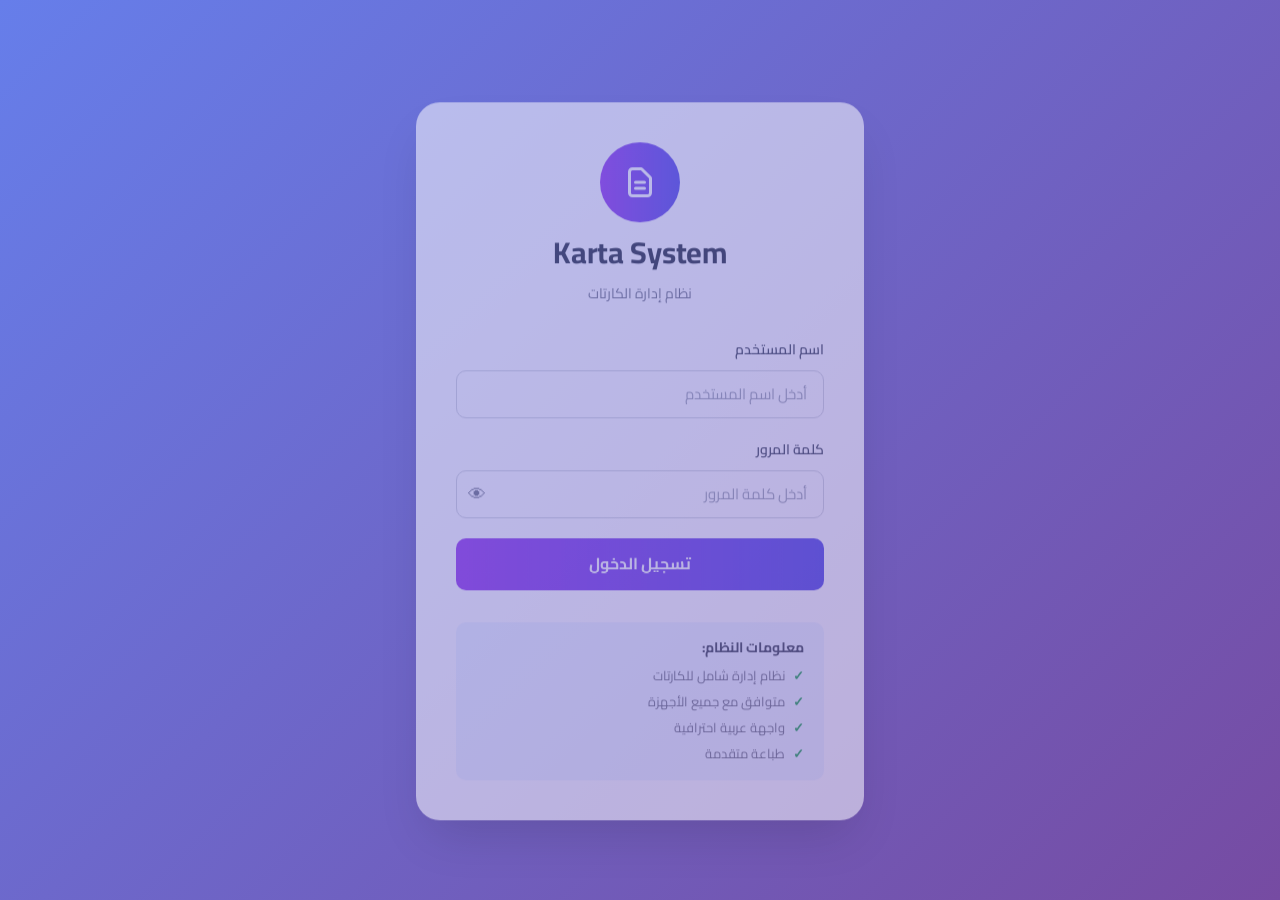
==== karta/index.html @ 869bacdb "Initial project import" ====
<!DOCTYPE html>
<html lang="ar" dir="rtl">
<head>
  <meta charset="UTF-8" />
  <meta name="viewport" content="width=device-width, initial-scale=1.0" />
  <meta name="session-username" content="" />
  <title>النظام المالي</title>
  <meta name="description" content="النظام المالي - لوحة تحكم المراجعة النقدية" />
  <link rel="stylesheet" href="cairo-font.css" />
  <link rel="stylesheet" href="tailwind.css" />
  <link rel="stylesheet" href="styles.css" />
</head>
<body>
  <header class="header app-top">
    <div class="header__inner py-4 px-4">
      <div class="header__brand">
        <button id="sidebarToggle" type="button" class="header__menu-toggle" aria-label="فتح أو غلق القائمة" title="فتح أو غلق القائمة">
          <svg width="22" height="22" viewBox="0 0 24 24" fill="none" stroke="currentColor" stroke-width="2" stroke-linecap="round" stroke-linejoin="round" aria-hidden="true">
            <path d="M4 6h16"></path>
            <path d="M4 12h16"></path>
            <path d="M4 18h16"></path>
          </svg>
        </button>
        <div class="header__logo" aria-hidden="true">
          <svg fill="none" stroke="currentColor" viewBox="0 0 24 24" width="22" height="22">
            <path stroke-linecap="round" stroke-linejoin="round" stroke-width="2" d="M9 14l2 2 4-4m3-4V7a2 2 0 00-2-2h-4L9 5H5a2 2 0 00-2 2v12a2 2 0 002 2h14a2 2 0 002-2v-9l-8-8z"/>
          </svg>
        </div>
        <div>
          <h1 class="header__title text-lg mb-0">النظام المالي</h1>
          <p class="header__subtitle mb-0">لوحة تحكم المراجعة النقدية</p>
        </div>
      </div>
      <div class="header__actions gap-3">
        <button id="mysqlBackupBtn" type="button" class="btn btn-success btn-sm" title="تحميل نسخة احتياطية من قاعدة البيانات">
          💾 نسخة احتياطية
        </button>
        <button id="mysqlRestoreBtn" type="button" class="btn btn-warning btn-sm" title="استعادة نسخة احتياطية">
          📥 استعادة
        </button>
        <button id="logoutBtn" type="button" class="btn btn-secondary btn-sm">
          Logout
        </button>
      </div>
    </div>
  </header>

  <div class="body-wrapper">
    <div id="sidebar" class="sidebar sidebar-shell" role="navigation">
      <div class="sidebar__nav">
        <p class="sidebar-brand">التنقل</p>
        <button type="button" data-page="homePage" class="sidebar-link active" style="margin-top: 2rem;" data-tooltip="الرئيسية" aria-label="الرئيسية">
          <svg width="20" height="20" fill="none" stroke="currentColor" viewBox="0 0 24 24"><path stroke-linecap="round" stroke-linejoin="round" stroke-width="2" d="M3 12l2-2m0 0l7-7 7 7M5 10v10a1 1 0 001 1h3m10-11l2 2m-2-2v10a1 1 0 01-1 1h-3m-4 0a1 1 0 01-1-1v-4a1 1 0 011-1h2a1 1 0 011 1v4a1 1 0 01-1 1h-2z"/></svg>
          <span class="sidebar-link__label">الرئيسية</span>
        </button>
        <button type="button" data-page="dashboardPage" class="sidebar-link" data-tooltip="لوحة التحكم" aria-label="لوحة التحكم">
          <svg width="20" height="20" fill="none" stroke="currentColor" viewBox="0 0 24 24" stroke-width="2">
            <path stroke-linecap="round" stroke-linejoin="round" d="M4 5a1 1 0 011-1h14a1 1 0 011 1v2a1 1 0 01-1 1H5a1 1 0 01-1-1V5zM4 13a1 1 0 011-1h6a1 1 0 011 1v6a1 1 0 01-1 1H5a1 1 0 01-1-1v-6zM16 13a1 1 0 011-1h2a1 1 0 011 1v6a1 1 0 01-1 1h-2a1 1 0 01-1-1v-6z" />
          </svg>
          <span class="sidebar-link__label">لوحة التحكم</span>
        </button>
        <button type="button" data-page="receipt" class="sidebar-link" style="margin-top: 0.5rem;" data-tooltip="نموذج الصرف" aria-label="نموذج الصرف">
          <svg width="20" height="20" fill="none" stroke="currentColor" viewBox="0 0 24 24"><path stroke-linecap="round" stroke-linejoin="round" stroke-width="2" d="M9 12h6m-6 4h6m2 5H7a2 2 0 01-2-2V5a2 2 0 012-2h5.586a1 1 0 01.707.293l5.414 5.414a1 1 0 01.293.707V19a2 2 0 01-2 2z"/></svg>
          <span class="sidebar-link__label">نموذج الصرف</span>
        </button>
        <button type="button" data-page="bolsaPage" class="sidebar-link" data-tooltip="تفريغ البوالص" aria-label="تفريغ البوالص">
          <svg width="20" height="20" fill="none" stroke="currentColor" viewBox="0 0 24 24"><path stroke-linecap="round" stroke-linejoin="round" stroke-width="2" d="M20 7l-8-4-8 4m16 0l-8 4m8-4v10l-8 4m0-10L4 7m8 4v10M4 7v10l8 4"/></svg>
          <span class="sidebar-link__label">تفريغ البوالص</span>
        </button>
        <button type="button" data-page="allBolsas" class="sidebar-link" data-tooltip="جميع البوالص" aria-label="جميع البوالص">
          <svg width="20" height="20" fill="none" stroke="currentColor" viewBox="0 0 24 24"><path stroke-linecap="round" stroke-linejoin="round" stroke-width="2" d="M9 5H7a2 2 0 00-2 2v12a2 2 0 002 2h10a2 2 0 002-2V7a2 2 0 00-2-2h-2M9 5a2 2 0 002 2h2a2 2 0 002-2M9 5a2 2 0 012-2h2a2 2 0 012 2m-3 7h3m-3 4h3m-6-4h.01M9 16h.01"/></svg>
          <span class="sidebar-link__label">جميع البوالص</span>
        </button>
        <button type="button" data-page="allReceipts" class="sidebar-link" data-tooltip="جميع النماذج" aria-label="جميع النماذج">
          <svg width="20" height="20" fill="none" stroke="currentColor" viewBox="0 0 24 24"><path stroke-linecap="round" stroke-linejoin="round" stroke-width="2" d="M19 11H5m14 0a2 2 0 012 2v6a2 2 0 01-2 2H5a2 2 0 01-2-2v-6a2 2 0 012-2m14 0V9a2 2 0 00-2-2M5 11V9a2 2 0 012-2m0 0V5a2 2 0 012-2h6a2 2 0 012 2v2M7 7h10"/></svg>
          <span class="sidebar-link__label">جميع النماذج</span>
        </button>
        <button type="button" data-page="ownersPage" class="sidebar-link" data-tooltip="كشف حساب العملاء" aria-label="كشف حساب العملاء">
          <svg width="20" height="20" fill="none" stroke="currentColor" viewBox="0 0 24 24"><path stroke-linecap="round" stroke-linejoin="round" stroke-width="2" d="M17 20h5v-2a3 3 0 00-5.356-1.857M17 20H7m10 0v-2c0-.656-.126-1.283-.356-1.857M7 20H2v-2a3 3 0 015.356-1.857M7 20v-2c0-.656.126-1.283.356-1.857m0 0a5.002 5.002 0 019.288 0M15 7a3 3 0 11-6 0 3 3 0 016 0z"/></svg>
          <span class="sidebar-link__label">كشف حساب العملاء</span>
        </button>
        <button type="button" data-page="treasuryPage" class="sidebar-link" data-tooltip="الخزنة" aria-label="الخزنة">
          <svg width="20" height="20" fill="none" stroke="currentColor" viewBox="0 0 24 24"><path stroke-linecap="round" stroke-linejoin="round" stroke-width="2" d="M17 9V7a2 2 0 00-2-2H5a2 2 0 00-2 2v6a2 2 0 002 2h2m2 4h10a2 2 0 002-2v-6a2 2 0 00-2-2H9a2 2 0 00-2 2v6a2 2 0 002 2zm7-5a2 2 0 11-4 0 2 2 0 014 0z"/></svg>
          <span class="sidebar-link__label">الخزنة</span>
        </button>
        <button type="button" data-page="officesPage" class="sidebar-link" data-tooltip="الشركات" aria-label="الشركات">
          <svg width="20" height="20" fill="none" stroke="currentColor" viewBox="0 0 24 24"><path stroke-linecap="round" stroke-linejoin="round" stroke-width="2" d="M3 21h18M4 10h4v11H4V10zm6-7h4v18h-4V3zm6 4h4v14h-4V7z"/></svg>
          <span class="sidebar-link__label">الشركات</span>
        </button>
        <button type="button" data-page="archivePage" class="sidebar-link" data-tooltip="الأرشيف" aria-label="الأرشيف">
          <svg width="20" height="20" fill="none" stroke="currentColor" viewBox="0 0 24 24"><path stroke-linecap="round" stroke-linejoin="round" stroke-width="2" d="M5 8h14M5 8a2 2 0 110-4h14a2 2 0 110 4M5 8v10a2 2 0 002 2h10a2 2 0 002-2V8m-9 4h4"/></svg>
          <span class="sidebar-link__label">الأرشيف</span>
        </button>
      </div>
      <div class="sidebar__resize-handle" role="separator" aria-label="تغيير حجم الشريط الجانبي" aria-orientation="vertical"></div>
    </div>

    <div id="mainContent" class="shell-main">
    <div id="app" class="main p-4">
      <section id="homePage" class="page hidden"></section>
      <section id="dashboardPage" class="page hidden"></section>
      <div id="receiptPage" class="page hidden"></div>

      <div id="allReceiptsPage" class="page hidden card">
        <div class="p-6 text-right">
          <h2 class="card-title mb-2">جميع النماذج</h2>
          <p class="text-muted text-sm mb-0">يتم عرض صفحة جميع النماذج من خلال مكونات النظام الحالية.</p>
        </div>
      </div>

      <section id="bolsaPage" class="page hidden"></section>
      <section id="allBolsasPage" class="page hidden"></section>

      <section id="ownersPage" class="page hidden">
        <div class="p-6 text-right card">
          <div class="card-header mb-0">
            <h2 class="card-title mb-0">كشف حساب العملاء</h2>
          </div>

          <div class="form-section mt-6">
            <div class="flex flex-wrap gap-3 mb-4 items-end">
              <div class="form-group mb-0 form-field-narrow">
                <label class="label mb-2" for="ownerNameInput">اسم صاحب المركبة</label>
                <input id="ownerNameInput" type="text" placeholder="اسم صاحب المركبة" class="input input-sm" />
              </div>
              <div class="form-group mb-0 form-field-narrow">
                <label class="label mb-2" for="ownerNotesInput">ملاحظات</label>
                <input id="ownerNotesInput" type="text" placeholder="ملاحظات (اختياري)" class="input input-sm" />
              </div>
              <button id="addOwnerBtn" type="button" class="btn btn-primary mb-1">➕ إضافة صاحب مركبة</button>
            </div>
            <div class="form-group mb-0 form-field-search">
              <label class="label mb-2" for="ownerSearchInput">بحث</label>
              <input id="ownerSearchInput" type="text" placeholder="بحث بالاسم" class="input input-sm" />
            </div>
          </div>

          <div class="table-wrapper overflow-x-auto mt-6 mb-6">
            <table class="table">
              <thead>
                <tr>
                  <th>الاسم</th>
                  <th>الرصيد</th>
                  <th>إجراءات</th>
                </tr>
              </thead>
              <tbody id="ownersTable"></tbody>
            </table>
          </div>
        </div>
      </section>

      <section id="ownerDetailsPage" class="page hidden"></section>
      <section id="agentDetailsPage" class="page hidden"></section>
      <section id="treasuryPage" class="page hidden"></section>
      <section id="archivePage" class="page hidden"></section>
      <section id="archiveViewerPage" class="page hidden" style="padding:24px;"></section>
      <section id="officesPage" class="page hidden"></section>
      <section id="officeDetailsPage" class="page hidden"></section>
    </div>
    </div>
  </div>
  <script src="./xlsx.full.min.js"></script>
  <script type="module" src="./app.js?v=20260618"></script>
</body>
</html>
---- karta/cairo-font.css ----
/* ============================================================
   Cairo Font - Self-hosted for offline use
   Weights: 300, 400, 600, 700
   Subsets: arabic, latin
   Source: Google Fonts (fonts.gstatic.com)
   ============================================================ */

/* arabic - weight 300 */
@font-face {
  font-family: 'Cairo';
  font-style: normal;
  font-weight: 300;
  font-display: swap;
  src: url('fonts/cairo-arabic-300.woff2') format('woff2');
  unicode-range: U+0600-06FF, U+0750-077F, U+0870-088E, U+0890-0891,
    U+0898-08E1, U+08E3-08FF, U+200C-200E, U+2010-2011, U+204F, U+2E41,
    U+FB50-FDFF, U+FE70-FE74, U+FE76-FEFC, U+102E0-102FB, U+10E60-10E7E,
    U+10EC2-10EC4, U+10EFC-10EFF, U+1EE00-1EE03, U+1EE05-1EE1F,
    U+1EE21-1EE22, U+1EE24, U+1EE27, U+1EE29-1EE32, U+1EE34-1EE37,
    U+1EE39, U+1EE3B, U+1EE42, U+1EE47, U+1EE49, U+1EE4B,
    U+1EE4D-1EE4F, U+1EE51-1EE52, U+1EE54, U+1EE57, U+1EE59,
    U+1EE5B, U+1EE5D, U+1EE5F, U+1EE61-1EE62, U+1EE64,
    U+1EE67-1EE6A, U+1EE6C-1EE72, U+1EE74-1EE77, U+1EE79-1EE7C,
    U+1EE7E, U+1EE80-1EE89, U+1EE8B-1EE9B, U+1EEA1-1EEA3,
    U+1EEA5-1EEA9, U+1EEAB-1EEBB, U+1EEF0-1EEF1;
}

/* latin - weight 300 */
@font-face {
  font-family: 'Cairo';
  font-style: normal;
  font-weight: 300;
  font-display: swap;
  src: url('fonts/cairo-latin-300.woff2') format('woff2');
  unicode-range: U+0000-00FF, U+0131, U+0152-0153, U+02BB-02BC, U+02C6,
    U+02DA, U+02DC, U+0304, U+0308, U+0329, U+2000-206F, U+20AC,
    U+2122, U+2191, U+2193, U+2212, U+2215, U+FEFF, U+FFFD;
}

/* arabic - weight 400 */
@font-face {
  font-family: 'Cairo';
  font-style: normal;
  font-weight: 400;
  font-display: swap;
  src: url('fonts/cairo-arabic-400.woff2') format('woff2');
  unicode-range: U+0600-06FF, U+0750-077F, U+0870-088E, U+0890-0891,
    U+0898-08E1, U+08E3-08FF, U+200C-200E, U+2010-2011, U+204F, U+2E41,
    U+FB50-FDFF, U+FE70-FE74, U+FE76-FEFC, U+102E0-102FB, U+10E60-10E7E,
    U+10EC2-10EC4, U+10EFC-10EFF, U+1EE00-1EE03, U+1EE05-1EE1F,
    U+1EE21-1EE22, U+1EE24, U+1EE27, U+1EE29-1EE32, U+1EE34-1EE37,
    U+1EE39, U+1EE3B, U+1EE42, U+1EE47, U+1EE49, U+1EE4B,
    U+1EE4D-1EE4F, U+1EE51-1EE52, U+1EE54, U+1EE57, U+1EE59,
    U+1EE5B, U+1EE5D, U+1EE5F, U+1EE61-1EE62, U+1EE64,
    U+1EE67-1EE6A, U+1EE6C-1EE72, U+1EE74-1EE77, U+1EE79-1EE7C,
    U+1EE7E, U+1EE80-1EE89, U+1EE8B-1EE9B, U+1EEA1-1EEA3,
    U+1EEA5-1EEA9, U+1EEAB-1EEBB, U+1EEF0-1EEF1;
}

/* latin - weight 400 */
@font-face {
  font-family: 'Cairo';
  font-style: normal;
  font-weight: 400;
  font-display: swap;
  src: url('fonts/cairo-latin-400.woff2') format('woff2');
  unicode-range: U+0000-00FF, U+0131, U+0152-0153, U+02BB-02BC, U+02C6,
    U+02DA, U+02DC, U+0304, U+0308, U+0329, U+2000-206F, U+20AC,
    U+2122, U+2191, U+2193, U+2212, U+2215, U+FEFF, U+FFFD;
}

/* arabic - weight 600 */
@font-face {
  font-family: 'Cairo';
  font-style: normal;
  font-weight: 600;
  font-display: swap;
  src: url('fonts/cairo-arabic-600.woff2') format('woff2');
  unicode-range: U+0600-06FF, U+0750-077F, U+0870-088E, U+0890-0891,
    U+0898-08E1, U+08E3-08FF, U+200C-200E, U+2010-2011, U+204F, U+2E41,
    U+FB50-FDFF, U+FE70-FE74, U+FE76-FEFC, U+102E0-102FB, U+10E60-10E7E,
    U+10EC2-10EC4, U+10EFC-10EFF, U+1EE00-1EE03, U+1EE05-1EE1F,
    U+1EE21-1EE22, U+1EE24, U+1EE27, U+1EE29-1EE32, U+1EE34-1EE37,
    U+1EE39, U+1EE3B, U+1EE42, U+1EE47, U+1EE49, U+1EE4B,
    U+1EE4D-1EE4F, U+1EE51-1EE52, U+1EE54, U+1EE57, U+1EE59,
    U+1EE5B, U+1EE5D, U+1EE5F, U+1EE61-1EE62, U+1EE64,
    U+1EE67-1EE6A, U+1EE6C-1EE72, U+1EE74-1EE77, U+1EE79-1EE7C,
    U+1EE7E, U+1EE80-1EE89, U+1EE8B-1EE9B, U+1EEA1-1EEA3,
    U+1EEA5-1EEA9, U+1EEAB-1EEBB, U+1EEF0-1EEF1;
}

/* latin - weight 600 */
@font-face {
  font-family: 'Cairo';
  font-style: normal;
  font-weight: 600;
  font-display: swap;
  src: url('fonts/cairo-latin-600.woff2') format('woff2');
  unicode-range: U+0000-00FF, U+0131, U+0152-0153, U+02BB-02BC, U+02C6,
    U+02DA, U+02DC, U+0304, U+0308, U+0329, U+2000-206F, U+20AC,
    U+2122, U+2191, U+2193, U+2212, U+2215, U+FEFF, U+FFFD;
}

/* arabic - weight 700 */
@font-face {
  font-family: 'Cairo';
  font-style: normal;
  font-weight: 700;
  font-display: swap;
  src: url('fonts/cairo-arabic-700.woff2') format('woff2');
  unicode-range: U+0600-06FF, U+0750-077F, U+0870-088E, U+0890-0891,
    U+0898-08E1, U+08E3-08FF, U+200C-200E, U+2010-2011, U+204F, U+2E41,
    U+FB50-FDFF, U+FE70-FE74, U+FE76-FEFC, U+102E0-102FB, U+10E60-10E7E,
    U+10EC2-10EC4, U+10EFC-10EFF, U+1EE00-1EE03, U+1EE05-1EE1F,
    U+1EE21-1EE22, U+1EE24, U+1EE27, U+1EE29-1EE32, U+1EE34-1EE37,
    U+1EE39, U+1EE3B, U+1EE42, U+1EE47, U+1EE49, U+1EE4B,
    U+1EE4D-1EE4F, U+1EE51-1EE52, U+1EE54, U+1EE57, U+1EE59,
    U+1EE5B, U+1EE5D, U+1EE5F, U+1EE61-1EE62, U+1EE64,
    U+1EE67-1EE6A, U+1EE6C-1EE72, U+1EE74-1EE77, U+1EE79-1EE7C,
    U+1EE7E, U+1EE80-1EE89, U+1EE8B-1EE9B, U+1EEA1-1EEA3,
    U+1EEA5-1EEA9, U+1EEAB-1EEBB, U+1EEF0-1EEF1;
}

/* latin - weight 700 */
@font-face {
  font-family: 'Cairo';
  font-style: normal;
  font-weight: 700;
  font-display: swap;
  src: url('fonts/cairo-latin-700.woff2') format('woff2');
  unicode-range: U+0000-00FF, U+0131, U+0152-0153, U+02BB-02BC, U+02C6,
    U+02DA, U+02DC, U+0304, U+0308, U+0329, U+2000-206F, U+20AC,
    U+2122, U+2191, U+2193, U+2212, U+2215, U+FEFF, U+FFFD;
}
---- karta/styles.css ----
/* ============================================================
   DESIGN SYSTEM — Extracted from mss20 (Karta System)
   Framework-agnostic · RTL-ready · Copy-paste ready
   ============================================================ */


/* ─────────────────────────────────────────
   1. COLOR SYSTEM
   ───────────────────────────────────────── */
:root {

  /* ── Brand / Primary (Purple → Indigo) ── */
  --color-primary:            #7c3aed;
  --color-primary-dark:       #6d28d9;
  --color-primary-light:      #ede9fe;
  --color-primary-grad-start: #667eea;
  --color-primary-grad-end:   #764ba2;

  /* ── Secondary (Indigo) ── */
  --color-secondary:          #4f46e5;
  --color-secondary-dark:     #3730a3;

  /* ── Blue ── */
  --color-blue:               #2563eb;
  --color-blue-dark:          #1e40af;
  --color-blue-darker:        #1e3a8a;
  --color-blue-light:         #dbeafe;
  --color-blue-bg:            #eff6ff;

  /* ── Green / Success ── */
  --color-success:            #16a34a;
  --color-success-dark:       #15803d;
  --color-success-light:      #dcfce7;
  --color-success-bg:         #f0fdf4;

  /* ── Teal / Emerald ── */
  --color-emerald:            #059669;
  --color-teal:               #0f766e;

  /* ── Red / Danger ── */
  --color-danger:             #dc2626;
  --color-danger-dark:        #991b1b;
  --color-danger-light:       #fee2e2;
  --color-danger-bg:          #fff1f2;

  /* ── Orange / Warning ── */
  --color-warning:            #f97316;
  --color-warning-dark:       #c2410c;
  --color-warning-light:      #fed7aa;
  --color-warning-bg:         #fff7ed;

  /* ── Yellow ── */
  --color-yellow:             #ca8a04;
  --color-yellow-bg:          #fefce8;

  /* ── Gray Scale ── */
  --color-gray-50:            #f9fafb;
  --color-gray-100:           #f3f4f6;
  --color-gray-200:           #e5e7eb;
  --color-gray-300:           #d1d5db;
  --color-gray-400:           #9ca3af;
  --color-gray-500:           #6b7280;
  --color-gray-600:           #4b5563;
  --color-gray-700:           #374151;
  --color-gray-800:           #1f2937;
  --color-gray-900:           #111827;

  /* ── Semantic ── */
  --color-bg:                 #f9fafb;
  --color-surface:            #ffffff;
  --color-text:               #1f2937;
  --color-text-muted:         #6b7280;
  --color-text-subtle:        #9ca3af;
  --color-border:             #d1d5db;
  --color-border-light:       #e5e7eb;
  --color-overlay:            rgba(0, 0, 0, 0.50);

  /* ── App shell gradient (body background) ── */
  --app-bg-gradient: linear-gradient(135deg, var(--color-primary-grad-start) 0%,
                                             var(--color-primary-grad-end)   100%);

  /* ─────────────────────────────────────
     SPACING
     ───────────────────────────────────── */
  --space-1:   0.25rem;
  --space-2:   0.5rem;
  --space-3:   0.75rem;
  --space-4:   1rem;
  --space-5:   1.25rem;
  --space-6:   1.5rem;
  --space-8:   2rem;
  --space-10:  2.5rem;
  --space-12:  3rem;

  --space-xs:  var(--space-1);
  --space-sm:  var(--space-2);
  --space-md:  var(--space-4);
  --space-lg:  var(--space-6);
  --space-xl:  var(--space-8);
  --space-2xl: var(--space-12);

  /* ─────────────────────────────────────
     RADII
     ───────────────────────────────────── */
  --radius-sm:   0.375rem;
  --radius-md:   0.5rem;
  --radius-lg:   0.75rem;
  --radius-xl:   1rem;
  --radius-2xl:  1.5rem;
  --radius-full: 9999px;

  /* ─────────────────────────────────────
     SHADOWS
     ───────────────────────────────────── */
  --shadow-sm:  0 1px 2px rgba(0,0,0,0.06);
  --shadow-md:  0 4px 6px -1px rgba(0,0,0,0.10), 0 2px 4px -1px rgba(0,0,0,0.06);
  --shadow-lg:  0 10px 15px -3px rgba(0,0,0,0.10), 0 4px 6px -2px rgba(0,0,0,0.05);
  --shadow-xl:  0 20px 25px -5px rgba(0,0,0,0.10), 0 10px 10px -5px rgba(0,0,0,0.04);
  --shadow-2xl: 0 25px 50px -12px rgba(0,0,0,0.25);

  /* ─────────────────────────────────────
     TRANSITIONS
     ───────────────────────────────────── */
  --transition:      all 0.2s ease;
  --transition-slow: all 0.3s ease;

  /* ─────────────────────────────────────
     SIDEBAR SIZING
     ───────────────────────────────────── */
  --sidebar-width:            260px;
  --sidebar-collapsed-width:  60px;
  --sidebar-min-width:        60px;
  --sidebar-max-width:        500px;
}


/* ─────────────────────────────────────────
   2. TYPOGRAPHY
   ───────────────────────────────────────── */
@import url('cairo-font.css');

*, *::before, *::after { box-sizing: border-box; }

html { font-size: 16px; }

body {
  font-family: 'Cairo', Arial, sans-serif;
  font-size:   1rem;
  line-height: 1.6;
  color:       var(--color-text);
  background:  var(--color-bg);
  direction:   rtl;
  margin:      0;
  --sidebar-active-width: var(--sidebar-width);
}

h1 { font-size: 1.875rem; font-weight: 700; line-height: 1.20; margin: 0 0 0.5rem; }
h2 { font-size: 1.500rem; font-weight: 700; line-height: 1.25; margin: 0 0 0.5rem; }
h3 { font-size: 1.250rem; font-weight: 700; line-height: 1.30; margin: 0 0 0.4rem; }
h4 { font-size: 1.125rem; font-weight: 600; line-height: 1.40; margin: 0 0 0.4rem; }
h5 { font-size: 1.000rem; font-weight: 600; line-height: 1.50; margin: 0 0 0.3rem; }
h6 { font-size: 0.875rem; font-weight: 600; line-height: 1.50; margin: 0 0 0.3rem; }

p { margin: 0 0 1rem; }

.text-xs  { font-size: 0.750rem; }
.text-sm  { font-size: 0.875rem; }
.text-lg  { font-size: 1.125rem; }
.text-xl  { font-size: 1.250rem; }
.text-2xl { font-size: 1.500rem; }
.text-3xl { font-size: 1.875rem; }

.font-medium  { font-weight: 500; }
.font-semibold{ font-weight: 600; }
.font-bold    { font-weight: 700; }

.text-muted  { color: var(--color-text-muted);  }
.text-subtle { color: var(--color-text-subtle); }
.text-center { text-align: center; }
.text-right  { text-align: right;  }
.text-left   { text-align: left;   }


/* ─────────────────────────────────────────
   4. COMPONENTS
   ───────────────────────────────────────── */

/* ════════════════════════════════════════
   4a. BUTTONS
   ════════════════════════════════════════ */
.btn {
  display:         inline-flex;
  align-items:     center;
  justify-content: center;
  gap:             var(--space-2);
  padding:         0.5rem 1rem;
  font-family:     inherit;
  font-size:       0.875rem;
  font-weight:     600;
  line-height:     1;
  border:          none;
  border-radius:   var(--radius-lg);
  cursor:          pointer;
  text-decoration: none;
  white-space:     nowrap;
  transition:      var(--transition);
}
.btn:focus-visible { outline: 2px solid var(--color-primary); outline-offset: 2px; }
.btn svg { width: 1.25rem; height: 1.25rem; flex-shrink: 0; }

/* — Sizes — */
.btn-sm   { padding: 0.375rem 0.75rem;  font-size: 0.75rem;  }
.btn-lg   { padding: 0.75rem  1.5rem;   font-size: 1rem;     }
.btn-xl   { padding: 0.875rem 1.75rem;  font-size: 1.0625rem;}
.btn-full { width: 100%; }

/* — Variants — */
.btn-primary       { background: var(--color-primary);   color: #fff; }
.btn-primary:hover { background: var(--color-primary-dark); box-shadow: var(--shadow-md); }

.btn-primary-grad {
  background: linear-gradient(to right, #9333ea, var(--color-secondary));
  color: #fff;
}
.btn-primary-grad:hover { box-shadow: var(--shadow-lg); transform: scale(1.03); }

.btn-success       { background: var(--color-success);      color: #fff; }
.btn-success:hover { background: var(--color-success-dark); }

.btn-danger        { background: var(--color-danger);       color: #fff; }
.btn-danger:hover  { background: var(--color-danger-dark);  }

.btn-warning       { background: var(--color-warning);      color: #fff; }
.btn-warning:hover { filter: brightness(0.9); }

.btn-blue          { background: var(--color-blue);         color: #fff; }
.btn-blue:hover    { background: var(--color-blue-dark);    }

.btn-indigo        { background: var(--color-secondary);    color: #fff; }
.btn-indigo:hover  { background: var(--color-secondary-dark); }

.btn-teal          { background: var(--color-teal);         color: #fff; }
.btn-teal:hover    { filter: brightness(0.9); }

.btn-ghost         { background: var(--color-gray-100); color: var(--color-gray-700); }
.btn-ghost:hover   { background: var(--color-gray-200); }

.btn-outline { background: transparent; border: 2px solid currentColor; }
.btn-outline:hover { background: var(--color-gray-50); }

/* Icon-only round */
.btn-icon {
  padding:       0.5rem;
  border-radius: var(--radius-full);
  background:    var(--color-gray-100);
  color:         var(--color-gray-700);
}
.btn-icon:hover { background: var(--color-gray-200); }


/* ════════════════════════════════════════
   4b. INPUTS & FORM CONTROLS
   ════════════════════════════════════════ */
.input {
  display:       block;
  width:         100%;
  padding:       0.625rem 1rem;
  font-family:   inherit;
  font-size:     0.9375rem;
  line-height:   1.5;
  color:         var(--color-text);
  background:    #fff;
  border:        1px solid var(--color-border);
  border-radius: var(--radius-lg);
  outline:       none;
  transition:    var(--transition);
}
.input::placeholder { color: var(--color-text-subtle); }
.input:focus {
  border-color: var(--color-primary);
  box-shadow:   0 0 0 3px rgba(124, 58, 237, 0.15);
}
.input-sm { padding: 0.375rem 0.75rem; font-size: 0.8125rem; }

.input-error       { border-color: var(--color-danger); }
.input-error:focus { box-shadow: 0 0 0 3px rgba(220, 38, 38, 0.15); }

.input-success       { border-color: var(--color-success); }
.input-success:focus { box-shadow: 0 0 0 3px rgba(22, 163, 74, 0.15); }

/* Select */
.select {
  appearance: none;
  background-image: url("data:image/svg+xml,%3Csvg xmlns='http://www.w3.org/2000/svg' fill='none' viewBox='0 0 24 24' stroke='%236b7280'%3E%3Cpath stroke-linecap='round' stroke-linejoin='round' stroke-width='2' d='M19 9l-7 7-7-7'/%3E%3C/svg%3E");
  background-repeat:   no-repeat;
  background-position: left 0.75rem center;
  background-size:     1rem;
  padding-left:        2.5rem;
}

/* Label */
.label {
  display:       block;
  font-size:     0.875rem;
  font-weight:   600;
  color:         var(--color-gray-700);
  margin-bottom: var(--space-2);
}

/* Form group */
.form-group { margin-bottom: var(--space-5); }

/* Inline date range filter row */
.filter-row {
  display:       flex;
  align-items:   center;
  flex-wrap:     wrap;
  gap:           var(--space-2);
  background:    var(--color-gray-50);
  border:        1px solid var(--color-gray-200);
  border-radius: var(--radius-lg);
  padding:       0.5rem 0.75rem;
}
.filter-row .label { margin: 0; color: var(--color-text-muted); font-size: 0.75rem; }
.filter-row .input { width: auto; }


/* ════════════════════════════════════════
   4c. TABLES
   ════════════════════════════════════════ */
.table-wrapper {
  width:         100%;
  overflow-x:    auto;
  border-radius: var(--radius-lg);
  border:        1px solid var(--color-border-light);
}

.table {
  width:           100%;
  border-collapse: collapse;
  font-size:       0.875rem;
  background:      #fff;
}

.table th,
.table td {
  padding:        0.625rem 1rem;
  text-align:     right;
  border:         1px solid var(--color-border-light);
  vertical-align: middle;
  white-space:    nowrap;
}

.table thead tr         { background: var(--color-blue-darker); }
.table thead th         { color: #fff; font-weight: 600; font-size: 0.8125rem; border-color: var(--color-blue-darker); }
.table tbody tr:nth-child(even) td { background: #f0f4ff; }
.table tbody tr:hover   td         { background: #e8eeff; }

/* Colored thead variants */
.table-purple thead tr  { background: var(--color-primary);      }
.table-green  thead tr  { background: var(--color-success-dark); }
.table-red    thead tr  { background: var(--color-danger);       }
.table-teal   thead tr  { background: var(--color-teal);         }
.table-gray   thead tr  { background: var(--color-gray-700);     }

/* Separator row (vehicle change, etc.) */
.table-sep-row td {
  background:    var(--color-warning-bg) !important;
  border-top:    2px solid var(--color-warning) !important;
  border-bottom: 2px solid var(--color-warning) !important;
  color:         var(--color-warning-dark);
  font-weight:   700;
}

/* Inline transparent table input */
.table-input {
  border:      none;
  background:  transparent;
  width:       100%;
  text-align:  center;
  font-family: inherit;
  font-size:   inherit;
  color:       inherit;
  outline:     none;
  padding:     0;
}
.table-input:focus {
  background:    #fff;
  border-bottom: 1px solid var(--color-primary);
}

.cell-net    { font-weight: 700; color: var(--color-blue-dark); }
.cell-danger { font-weight: 700; color: var(--color-danger);    }


/* ════════════════════════════════════════
   4d. CARDS
   ════════════════════════════════════════ */
.card {
  background:    var(--color-surface);
  border-radius: var(--radius-xl);
  box-shadow:    var(--shadow-lg);
  padding:       var(--space-6);
}

.card-header {
  display:         flex;
  align-items:     center;
  justify-content: space-between;
  flex-wrap:       wrap;
  gap:             var(--space-4);
  margin-bottom:   var(--space-5);
}

.card-title    { font-size: 1.25rem; font-weight: 700; color: var(--color-gray-800); margin: 0; }
.card-subtitle { font-size: 0.875rem; color: var(--color-text-muted); margin: 0.25rem 0 0; }


/* ════════════════════════════════════════
   4e. STAT CARDS
   ════════════════════════════════════════ */
.stat-card {
  display:         flex;
  align-items:     center;
  justify-content: space-between;
  padding:         var(--space-6);
  border-radius:   var(--radius-xl);
  box-shadow:      var(--shadow-md);
  color:           #fff;
}

.stat-card__label { font-size: 0.875rem; opacity: 0.90; }
.stat-card__value { font-size: 1.875rem; font-weight: 700; margin-top: 0.5rem; }
.stat-card__note  { font-size: 0.75rem;  opacity: 0.75; margin-top: 0.25rem; }
.stat-card__icon  { width: 3rem; height: 3rem; opacity: 0.50; }

.stat-blue    { background: linear-gradient(135deg, #3b82f6, #2563eb); }
.stat-green   { background: linear-gradient(135deg, #22c55e, #16a34a); }
.stat-emerald { background: linear-gradient(135deg, #10b981, #059669); }
.stat-purple  { background: linear-gradient(135deg, #a855f7, #7c3aed); }
.stat-orange  { background: linear-gradient(135deg, #fb923c, #f97316); }
.stat-yellow  { background: linear-gradient(135deg, #facc15, #ca8a04); }
.stat-red     { background: linear-gradient(135deg, #f87171, #dc2626); }
.stat-teal    { background: linear-gradient(135deg, #2dd4bf, #0f766e); }


/* ════════════════════════════════════════
   4f. MODALS
   ════════════════════════════════════════ */
.modal-overlay {
  position:        fixed;
  inset:           0;
  background:      var(--color-overlay);
  display:         flex;
  align-items:     center;
  justify-content: center;
  z-index:         50;
  padding:         var(--space-4);
}
.modal-overlay.hidden { display: none; }

.modal {
  background:    var(--color-surface);
  border-radius: var(--radius-2xl);
  box-shadow:    var(--shadow-2xl);
  width:         100%;
  max-width:     28rem;
  max-height:    90vh;
  overflow:      auto;
}
.modal-lg  { max-width: 48rem; }
.modal-xl  { max-width: 72rem; }

.modal-header {
  position:        sticky;
  top:             0;
  z-index:         10;
  display:         flex;
  align-items:     center;
  justify-content: space-between;
  padding:         var(--space-6);
  border-radius:   var(--radius-2xl) var(--radius-2xl) 0 0;
  color:           #fff;
}
.modal-header--purple { background: linear-gradient(to right, #9333ea, var(--color-secondary)); }
.modal-header--red    { background: linear-gradient(to right, var(--color-danger), #b91c1c);    }
.modal-header--blue   { background: linear-gradient(to right, var(--color-blue), var(--color-blue-dark)); }
.modal-header--green  { background: linear-gradient(to right, var(--color-success), var(--color-success-dark)); }

.modal-header__title    { font-size: 1.5rem;  font-weight: 700; margin: 0; }
.modal-header__subtitle { font-size: 0.875rem; opacity: 0.90; margin: 0.25rem 0 0; }

.modal-close {
  background:    rgba(255, 255, 255, 0.20);
  border:        none;
  border-radius: var(--radius-md);
  color:         #fff;
  padding:       0.5rem;
  cursor:        pointer;
  display:       flex;
  align-items:   center;
  justify-content: center;
  transition:    var(--transition);
}
.modal-close:hover { background: rgba(255, 255, 255, 0.30); }

.modal-body   { padding: var(--space-6); }
.modal-footer {
  display: flex;
  gap:     var(--space-3);
  padding: 0 var(--space-6) var(--space-6);
}
.modal-footer .btn { flex: 1; }


/* ════════════════════════════════════════
   4g. ALERTS / BADGES
   ════════════════════════════════════════ */
.alert {
  display:       flex;
  align-items:   flex-start;
  gap:           var(--space-3);
  padding:       var(--space-4);
  border-radius: var(--radius-lg);
  font-size:     0.875rem;
}
.alert-success { background: var(--color-success-bg); color: #14532d; border: 1px solid #86efac; }
.alert-danger  { background: var(--color-danger-bg);  color: #7f1d1d; border: 1px solid #fca5a5; }
.alert-warning { background: var(--color-warning-bg); color: #7c2d12; border: 1px solid var(--color-warning-light); }
.alert-info    { background: var(--color-blue-bg);    color: #1e3a8a; border: 1px solid #93c5fd; }
.alert-purple  { background: var(--color-primary-light); color: #4c1d95; border: 1px solid #c4b5fd; }

/* Debt banner */
.debt-banner {
  display:     flex;
  flex-wrap:   wrap;
  align-items: center;
  gap:         var(--space-2);
  padding:     0.375rem 0.625rem;
  background:  linear-gradient(90deg, #fff1f2, #fff7ed);
  border-top:  2px dashed var(--color-warning);
  border-bottom: 1px solid var(--color-warning-light);
  font-size:   0.75rem;
  color:       #7c2d12;
}
.debt-badge {
  background:    var(--color-danger);
  color:         #fff;
  padding:       0.125rem 0.625rem;
  border-radius: var(--radius-full);
  font-weight:   700;
  font-size:     0.75rem;
  white-space:   nowrap;
}

/* Badge pill */
.badge {
  display:       inline-flex;
  align-items:   center;
  padding:       0.1875rem 0.625rem;
  border-radius: var(--radius-full);
  font-size:     0.75rem;
  font-weight:   700;
}
.badge-blue   { background: var(--color-blue-light);    color: var(--color-blue-dark);    }
.badge-green  { background: var(--color-success-light); color: var(--color-success-dark); }
.badge-red    { background: var(--color-danger-light);  color: var(--color-danger-dark);  }
.badge-purple { background: var(--color-primary-light); color: var(--color-primary-dark); }
.badge-orange { background: #ffedd5;                    color: #9a3412;                   }
.badge-gray   { background: var(--color-gray-100);      color: var(--color-gray-700);     }


/* ════════════════════════════════════════
   4h. TABS
   ════════════════════════════════════════ */
.tabs {
  display:      flex;
  border-bottom: 1px solid var(--color-border-light);
  overflow-x:   auto;
}

.tab-btn {
  padding:       0.75rem 1.5rem;
  font-family:   inherit;
  font-weight:   600;
  font-size:     0.9375rem;
  color:         var(--color-text-muted);
  background:    none;
  border:        none;
  border-bottom: 3px solid transparent;
  cursor:        pointer;
  white-space:   nowrap;
  transition:    var(--transition);
}
.tab-btn:hover              { color: var(--color-text); }
.tab-btn.active-blue        { color: var(--color-blue);    border-bottom-color: var(--color-blue);    }
.tab-btn.active-green       { color: var(--color-success); border-bottom-color: var(--color-success); }
.tab-btn.active-purple      { color: var(--color-primary); border-bottom-color: var(--color-primary); }
.tab-btn.active-teal        { color: var(--color-teal);    border-bottom-color: var(--color-teal);    }


/* ════════════════════════════════════════
   4i. TOTALS / SUMMARY BOXES
   ════════════════════════════════════════ */
/* Compact totals strip (bottom of table) */
.totals-row {
  display:    flex;
  gap:        var(--space-3);
  flex-wrap:  wrap;
  padding:    var(--space-3) var(--space-4);
  background: var(--color-gray-50);
  border-top: 1px solid var(--color-border-light);
}

.total-box {
  flex:          1;
  min-width:     4.5rem;
  text-align:    center;
  border:        1px solid var(--color-border);
  border-radius: var(--radius-md);
  padding:       0.25rem 0.5rem;
  background:    #fff;
}
.total-box__label { font-size: 0.6875rem; color: var(--color-text-muted); margin: 0; }
.total-box__value { font-size: 0.875rem;  font-weight: 700; color: var(--color-blue-dark); margin: 0; }

/* Grand total box */
.grand-box {
  flex:          1;
  min-width:     7.5rem;
  border:        2px solid var(--color-blue-dark);
  border-radius: var(--radius-xl);
  padding:       var(--space-3);
  text-align:    center;
  background:    var(--color-blue-bg);
}
.grand-box__label { font-size: 0.75rem;   color: var(--color-gray-600);  margin: 0 0 0.25rem; }
.grand-box__value { font-size: 0.9375rem; font-weight: 700; color: var(--color-blue-dark); margin: 0; }

/* Balance highlight */
.balance-box {
  display:       inline-block;
  background:    var(--color-blue-light);
  border:        2px solid var(--color-blue);
  border-radius: var(--radius-md);
  padding:       0.75rem 1.25rem;
  text-align:    center;
}
.balance-box span { font-size: 1.375rem; font-weight: 700; color: var(--color-blue-dark); }

/* Summary panel (deposit / withdrawal / balance) */
.summary-panel {
  display:        flex;
  gap:            var(--space-4);
  justify-content: center;
  flex-wrap:      wrap;
  margin-bottom:  var(--space-5);
}
.sum-box {
  border:        2px solid;
  border-radius: var(--radius-xl);
  padding:       0.625rem 1.5rem;
  text-align:    center;
  min-width:     7.5rem;
}
.sum-box--deposit    { border-color: var(--color-success); color: var(--color-success); }
.sum-box--withdrawal { border-color: var(--color-danger);  color: var(--color-danger);  }
.sum-box--balance    { border-color: var(--color-primary); color: var(--color-primary); }
.sum-box__label { font-size: 0.75rem;  font-weight: 700; margin: 0 0 0.25rem; }
.sum-box__value { font-size: 1.25rem;  font-weight: 700; margin: 0; }


/* ════════════════════════════════════════
   4j. NOTIFICATION PANEL
   ════════════════════════════════════════ */
.notif-panel {
  position:       absolute;
  left:           0;
  margin-top:     0.5rem;
  width:          24rem;
  background:     #fff;
  border-radius:  var(--radius-xl);
  box-shadow:     var(--shadow-2xl);
  border:         1px solid var(--color-border-light);
  z-index:        50;
  overflow:       hidden;
  max-height:     30rem;
  display:        flex;
  flex-direction: column;
}
.notif-panel.hidden { display: none; }

.notif-panel__header {
  display:         flex;
  align-items:     center;
  justify-content: space-between;
  padding:         0.75rem 1rem;
  background:      linear-gradient(to right, #9333ea, var(--color-secondary));
  color:           #fff;
  font-weight:     700;
  font-size:       0.875rem;
}
.notif-panel__body { overflow-y: auto; max-height: 25rem; }

.notif-badge {
  position:      absolute;
  top:           -0.25rem;
  right:         -0.25rem;
  background:    var(--color-danger);
  color:         #fff;
  font-size:     0.6875rem;
  font-weight:   700;
  border-radius: var(--radius-full);
  width:         1.25rem;
  height:        1.25rem;
  display:       flex;
  align-items:   center;
  justify-content: center;
}


/* ════════════════════════════════════════
   4k. STEP ITEMS  (e.g. Quick-start list)
   ════════════════════════════════════════ */
.step-item {
  display:       flex;
  align-items:   flex-start;
  gap:           var(--space-3);
  padding:       var(--space-4);
  border-radius: var(--radius-lg);
}
.step-item--blue   { background: var(--color-blue-bg);       }
.step-item--green  { background: var(--color-success-bg);    }
.step-item--purple { background: var(--color-primary-light); }

.step-number {
  width:           2rem;
  height:          2rem;
  border-radius:   var(--radius-full);
  color:           #fff;
  font-weight:     700;
  display:         flex;
  align-items:     center;
  justify-content: center;
  flex-shrink:     0;
}
.step-number--blue   { background: var(--color-blue);    }
.step-number--green  { background: var(--color-success); }
.step-number--purple { background: var(--color-primary); }


/* ════════════════════════════════════════
   4l. RECEIPT / PRINT BLOCK
   ════════════════════════════════════════ */
.receipt-block {
  border:         1.5px solid var(--color-blue-dark);
  border-radius:  var(--radius-sm);
  margin-bottom:  1.125rem;
  overflow:       hidden;
  page-break-inside: avoid;
}
.receipt-block__header {
  background:    #fff;
  color:         var(--color-blue-darker);
  padding:       0.375rem 0.625rem;
  border-bottom: 2px solid var(--color-blue-dark);
}
.receipt-block__title { font-size: 0.9375rem; font-weight: 700; }
.receipt-block__note  {
  margin:     0;
  padding:    0.3125rem 0.625rem;
  background: var(--color-yellow-bg);
  border-top: 1px solid #fde047;
  font-size:  0.875rem;
  color:      #713f12;
}


/* ─────────────────────────────────────────
   5. LAYOUT SYSTEM
   ───────────────────────────────────────── */

/* App shell */
body {
  display:        flex;
  flex-direction: column;
  min-height:     100vh;
}

.app {
  display:        flex;
  flex-direction: column;
  min-height:     100vh;
}

/* ── Header ── */
.header {
  position:   relative;
  z-index:    40;
  background: #fff;
  box-shadow: 0 1px 4px rgba(15, 23, 42, 0.06);
  border-bottom: 1px solid var(--color-gray-200);
  flex-shrink: 0;
}
.header__inner {
  display:         flex;
  align-items:     center;
  justify-content: space-between;
  padding:         var(--space-4) var(--space-6);
  gap:             var(--space-3);
}
.header__brand {
  display:     flex;
  align-items: center;
  gap:         var(--space-3);
}
.header__menu-toggle {
  display: inline-flex;
  align-items: center;
  justify-content: center;
  width: 2.75rem;
  height: 2.75rem;
  padding: 0;
  border: 1px solid var(--color-border);
  border-radius: var(--radius-full);
  background: #fff;
  color: var(--color-gray-700);
  cursor: pointer;
  flex-shrink: 0;
  transition: var(--transition);
}
.header__menu-toggle:hover {
  background: var(--color-gray-50);
  border-color: var(--color-gray-300);
  box-shadow: var(--shadow-sm);
}
.header__menu-toggle svg {
  width: 1.25rem;
  height: 1.25rem;
}
.header__logo {
  width:           3rem;
  height:          3rem;
  border-radius:   var(--radius-full);
  background:      linear-gradient(to right, #9333ea, var(--color-secondary));
  display:         flex;
  align-items:     center;
  justify-content: center;
  flex-shrink:     0;
}
.header__logo svg { width: 1.5rem; height: 1.5rem; color: #fff; }

.header__title    { font-size: 1.25rem; font-weight: 700; color: var(--color-gray-800); margin: 0; }
.header__subtitle { font-size: 0.875rem; color: var(--color-text-muted); margin: 0; }
.header__actions  { display: flex; align-items: center; gap: var(--space-2); }

/* ── Sidebar ── */
.sidebar {
  width:      var(--sidebar-active-width);
  flex-shrink: 0;
  background: linear-gradient(to bottom, #7e22ce, var(--color-secondary-dark));
  min-height: 100%;
  color:      #fff;
  transition: width 0.2s ease, transform 0.2s ease;
  overflow:   hidden;
}

.sidebar__nav {
  padding:        var(--space-4);
  display:        flex;
  flex-direction: column;
  gap:            var(--space-1);
}

.sidebar-link {
  position:   relative;
  display:     flex;
  align-items: center;
  gap:         0.75rem;
  padding:     0.75rem 1rem;
  border-radius: var(--radius-lg);
  color:         rgba(255, 255, 255, 0.85);
  text-decoration: none;
  font-size:   0.9375rem;
  font-weight: 500;
  transition:  var(--transition-slow);
  border-right: 4px solid transparent;
}
.sidebar-link svg         { width: 1.5rem; height: 1.5rem; flex-shrink: 0; }
.sidebar-link:hover       { transform: translateX(-5px); background: rgba(255,255,255,0.10); color: #fff; }
.sidebar-link.active      { background: rgba(255,255,255,0.20); border-right-color: #fff; color: #fff; }

.sidebar-link__label {
  display: inline-flex;
  align-items: center;
}

/* ── Body wrapper ── */
.body-wrapper {
  display:     flex;
  flex:        1;
  align-items: stretch;
  overflow:    hidden;
}

/* ── Main / Page area ── */
.shell-main {
  flex: 1;
  overflow-y: auto;
}

.main {
  flex:        1 1 0%;
  min-width:   0;
  padding:     var(--space-6);
  background:  var(--color-bg);
  overflow-x:  hidden;
}

.page { display: flex; flex-direction: column; gap: var(--space-6); }

/* ── Grid helpers ── */
.grid   { display: grid; gap: var(--space-4); }
.grid-2 { grid-template-columns: repeat(2, 1fr); }
.grid-3 { grid-template-columns: repeat(3, 1fr); }
.grid-4 { grid-template-columns: repeat(4, 1fr); }

.stat-grid {
  display:               grid;
  gap:                   var(--space-4);
  grid-template-columns: repeat(auto-fit, minmax(12rem, 1fr));
}

.two-col { display: grid; gap: var(--space-6); grid-template-columns: 1fr 1fr; }

/* ── Flex helpers ── */
.flex             { display: flex; }
.flex-col         { display: flex; flex-direction: column; }
.flex-wrap        { flex-wrap: wrap; }
.items-center     { align-items: center; }
.items-start      { align-items: flex-start; }
.justify-between  { justify-content: space-between; }
.justify-center   { justify-content: center; }
.gap-2  { gap: var(--space-2); }
.gap-3  { gap: var(--space-3); }
.gap-4  { gap: var(--space-4); }
.gap-6  { gap: var(--space-6); }

/* ── Spacing ── */
.p-4  { padding:       var(--space-4);  }
.p-6  { padding:       var(--space-6);  }
.mb-4 { margin-bottom: var(--space-4);  }
.mb-6 { margin-bottom: var(--space-6);  }
.mt-4 { margin-top:    var(--space-4);  }
.mt-6 { margin-top:    var(--space-6);  }

/* ── Misc ── */
.overflow-x-auto  { overflow-x: auto;  }
.overflow-auto    { overflow:   auto;   }
.hidden           { display: none !important; }

/* ── Animations ── */
@keyframes fadeIn {
  from { opacity: 0; transform: translateY(20px); }
  to   { opacity: 1; transform: translateY(0);    }
}
.fade-in { animation: fadeIn 0.45s ease-in; }

@keyframes slideDown {
  from { transform: translateY(-100%); opacity: 0; }
  to   { transform: translateY(0);     opacity: 1; }
}
.slide-down { animation: slideDown 0.3s ease; }

@keyframes pulse {
  0%, 100% { opacity: 1; }
  50%       { opacity: 0.5; }
}
.animate-pulse { animation: pulse 2s cubic-bezier(0.4, 0, 0.6, 1) infinite; }


/* ─────────────────────────────────────────
   6. LOGIN PAGE
   ───────────────────────────────────────── */
.login-page {
  min-height: 100vh;
  display: flex;
  align-items: center;
  justify-content: center;
  padding: 1rem;
  background: linear-gradient(135deg, #667eea 0%, #764ba2 100%);
}

.login-card {
  background: #ffffff;
  border-radius: 1.5rem;
  box-shadow: 0 25px 50px -12px rgba(0, 0, 0, 0.25);
  padding: 2.5rem;
  width: 100%;
  max-width: 28rem;
  animation: loginFadeIn 0.5s ease-out;
}

@keyframes loginFadeIn {
  from { opacity: 0; transform: translateY(24px); }
  to   { opacity: 1; transform: translateY(0);    }
}

/* ── Login Header / Branding ── */
.login-header {
  display: flex;
  flex-direction: column;
  align-items: center;
  gap: 0.75rem;
  margin-bottom: 2rem;
}

.login-icon {
  width: 80px;
  height: 80px;
  border-radius: 50%;
  background: linear-gradient(to right, #9333ea, #4f46e5);
  display: flex;
  align-items: center;
  justify-content: center;
  flex-shrink: 0;
}

.login-icon svg {
  width: 2.25rem;
  height: 2.25rem;
  color: #ffffff;
}

.login-title {
  font-size: 1.875rem;
  font-weight: 700;
  color: #1f2937;
  margin: 0;
  letter-spacing: -0.01em;
}

.login-subtitle {
  font-size: 0.875rem;
  color: #6b7280;
  margin: 0;
}

/* ── Login Form Fields ── */
.login-field {
  margin-bottom: 1.25rem;
}

.login-label {
  display: block;
  font-size: 0.875rem;
  font-weight: 600;
  color: #374151;
  margin-bottom: 0.5rem;
}

.login-input {
  display: block;
  width: 100%;
  padding: 0.75rem 1rem;
  font-family: inherit;
  font-size: 0.9375rem;
  line-height: 1.5;
  color: #1f2937;
  background: #ffffff;
  border: 1.5px solid #d1d5db;
  border-radius: 0.625rem;
  outline: none;
  transition: border-color 0.25s ease, box-shadow 0.25s ease;
}

.login-input::placeholder {
  color: #9ca3af;
}

.login-input:focus {
  border-color: #a855f7;
  box-shadow: 0 0 0 3px rgba(168, 85, 247, 0.2);
}

/* ── Login Submit Button ── */
.login-btn {
  display: block;
  width: 100%;
  padding: 0.75rem 1rem;
  font-family: inherit;
  font-size: 1rem;
  font-weight: 700;
  color: #ffffff;
  background: linear-gradient(to right, #9333ea, #4f46e5);
  border: none;
  border-radius: 0.625rem;
  cursor: pointer;
  transition: transform 0.3s ease, box-shadow 0.3s ease;
  margin-top: 0.25rem;
}

.login-btn:hover {
  transform: scale(1.05);
  box-shadow: 0 10px 25px rgba(124, 58, 237, 0.35);
}

.login-btn:active {
  transform: scale(1.02);
}

/* ── Login Error Message ── */
.login-error {
  display: none;
  text-align: center;
  font-size: 0.875rem;
  font-weight: 600;
  color: #ef4444;
  margin-top: 1rem;
}

.login-error.is-visible {
  display: block;
}

/* ── Login Info Card ── */
.login-info {
  background: #eff6ff;
  border-radius: 0.625rem;
  padding: 1rem 1.25rem;
  margin-top: 2rem;
}

.login-info__title {
  font-size: 0.875rem;
  font-weight: 700;
  color: #374151;
  margin: 0 0 0.5rem;
}

.login-info__list {
  list-style: none;
  padding: 0;
  margin: 0;
  display: flex;
  flex-direction: column;
  gap: 0.25rem;
}

.login-info__list li {
  font-size: 0.8125rem;
  color: #6b7280;
  display: flex;
  align-items: center;
  gap: 0.5rem;
}

.login-info__check {
  color: #16a34a;
  font-weight: 700;
  flex-shrink: 0;
}


/* 7. PRINT — moved to printEngine.js (iframe-based) */


/* ─────────────────────────────────────────
   8. RESPONSIVE
   ───────────────────────────────────────── */
@media (max-width: 1024px) {
  .grid-4  { grid-template-columns: repeat(2, 1fr); }
  .two-col { grid-template-columns: 1fr; }
}

@media (max-width: 768px) {
  .grid-2,
  .grid-3,
  .grid-4            { grid-template-columns: 1fr; }
  .stat-grid         { grid-template-columns: 1fr 1fr; }
  .header__inner     { padding: var(--space-3) var(--space-4); }
  .main              { padding: var(--space-4); }
  .modal-xl          { max-width: calc(100vw - 2rem); }
}

@media (max-width: 480px) {
  .stat-grid         { grid-template-columns: 1fr; }
  .tab-btn           { padding: 0.625rem 0.875rem; font-size: 0.8125rem; }
  .login-card { padding: 1.75rem 1.5rem; border-radius: 1.25rem; }
  .login-icon { width: 64px; height: 64px; }
  .login-icon svg { width: 1.75rem; height: 1.75rem; }
  .login-title { font-size: 1.5rem; }
}

/* ════════════════════════════════════════
   9. FINANCE SPA — app-specific overlays
   ════════════════════════════════════════ */

.alert-error {
  background: var(--color-danger-bg);
  color: #7f1d1d;
  border: 1px solid #fca5a5;
}

.btn-secondary {
  background: var(--color-gray-200);
  color: var(--color-gray-800);
}
.btn-secondary:hover {
  background: var(--color-gray-300);
  box-shadow: var(--shadow-sm);
}

.balance-negative { color: var(--color-danger); font-weight: 700; }
.balance-positive { color: var(--color-success-dark); font-weight: 700; }

.field-msg-inline {
  display: none;
  font-size: 0.75rem;
  margin-top: var(--space-2);
  font-weight: 700;
}
.field-msg-inline.is-visible { display: block; }
.field-msg-inline--error { color: var(--color-danger-dark); }
.field-msg-inline--warn { color: var(--color-warning-dark); }

#sidebar.sidebar-shell {
  position: fixed;
  top: 0;
  right: 0;
  z-index: 35;
  width: var(--sidebar-active-width);
  max-width: 100%;
  height: 100vh;
  overflow-y: auto;
  overflow-x: hidden;
  transition: width 0.2s ease, transform 0.2s ease;
}

#mainContent.shell-main {
  margin-right: var(--sidebar-active-width);
  transition: margin 0.2s ease;
  min-height: 100vh;
}

@media (max-width: 1024px) {
  #mainContent.shell-main {
    margin-right: 0;
  }
  #sidebar.sidebar-shell {
    width: min(18rem, 92vw);
    transform: translateX(100%);
    box-shadow: var(--shadow-xl);
  }
  body.sidebar-open #sidebar.sidebar-shell {
    transform: translateX(0);
  }
  .sidebar__resize-handle {
    display: none;
  }
}

body.sidebar-collapsed {
  --sidebar-active-width: var(--sidebar-collapsed-width);
}

#sidebar.sidebar-shell .sidebar-brand {
  font-size: 1.125rem;
  font-weight: 700;
  margin: 0 0 var(--space-4);
  padding-bottom: var(--space-3);
  border-bottom: 1px solid rgba(255, 255, 255, 0.15);
}

button.sidebar-link,
li.sidebar-link {
  display: flex;
  align-items: center;
  gap: 0.75rem;
  padding: 0.75rem 1rem;
  margin-bottom: var(--space-1);
  border-radius: var(--radius-lg);
  color: rgba(255, 255, 255, 0.9);
  font-size: 0.9375rem;
  font-weight: 500;
  transition: var(--transition);
  border: none;
  background: transparent;
  width: 100%;
  cursor: pointer;
  text-align: right;
  font-family: inherit;
  position: relative;
  overflow: visible;
}

li.sidebar-link { list-style: none; margin: 0; }

button.sidebar-link:hover,
li.sidebar-link:hover {
  transform: translateX(-4px);
  background: rgba(255, 255, 255, 0.1);
  color: #fff;
}

.sidebar__resize-handle {
  position: absolute;
  top: 0;
  bottom: 0;
  inset-inline-end: 0;
  width: 6px;
  cursor: col-resize;
  z-index: 5;
  background: transparent;
}
.sidebar__resize-handle::after {
  content: '';
  position: absolute;
  top: 0;
  bottom: 0;
  inset-inline-end: 2px;
  width: 2px;
  background: rgba(255, 255, 255, 0.15);
  opacity: 0;
  transition: opacity 0.2s ease;
}
#sidebar.sidebar-shell:hover .sidebar__resize-handle::after {
  opacity: 1;
}

body.sidebar-resizing {
  cursor: col-resize;
  user-select: none;
}
body.sidebar-resizing * {
  user-select: none;
}
body.sidebar-resizing #sidebar.sidebar-shell,
body.sidebar-resizing #mainContent.shell-main {
  transition: none;
}

body.sidebar-collapsed .sidebar__nav {
  padding: var(--space-3);
  align-items: center;
}
body.sidebar-collapsed .sidebar-brand {
  height: 0;
  margin: 0;
  padding: 0;
  border: none;
  opacity: 0;
  pointer-events: none;
}
.sidebar-tooltip {
  position: fixed;
  z-index: 1000;
  background: rgba(17, 24, 39, 0.96);
  color: #fff;
  font-size: 0.75rem;
  padding: 0.35rem 0.55rem;
  border-radius: var(--radius-md);
  white-space: nowrap;
  opacity: 0;
  pointer-events: none;
  transform: translateY(-50%) scale(0.98);
  transition: opacity 0.03s ease, transform 0.03s ease;
}
.sidebar-tooltip.is-visible {
  opacity: 1;
  transform: translateY(-50%) scale(1);
}

.table-dense thead th,
.table-dense tbody td {
  white-space: normal;
  vertical-align: top;
}

.table-dense thead th {
  font-size: 0.6875rem;
}

.cell-net-strong {
  font-weight: 700;
  background: var(--color-blue-bg) !important;
  color: var(--color-blue-dark) !important;
}

.modal-overlay.hidden {
  display: none !important;
}

.form-field-narrow {
  flex: 0 1 14rem;
  min-width: 12rem;
}

.form-field-search {
  flex: 0 1 22rem;
  max-width: 28rem;
}

.separator-vehicle-name {
  max-width: 14rem;
}

.receipt-paid-input {
  max-width: 9rem;
  width: 100%;
}

.receipt-balance-strip {
  max-width: 22rem;
  margin-left: auto;
  margin-right: auto;
}

/* ════════════════════════════════════════
   9a. RECEIPT TABLE — Custom Components
   ════════════════════════════════════════ */

/* ── Arrow Row: fills each cell fully ── */
.receipt-arrow-cell {
  background: #5083f1d2;
  padding: 0 !important;
  text-align: center;
  height: 28px;
  border: none !important;
}
.receipt-arrow-cell--empty {
  background: #5083f1d2;
}

/* Arrow button: مستطيل يملأ الخانة بالكامل */
.receipt-arrow-btn {
  display: block;
  width: 100%;
  height: 100%;
  min-height: 26px;
  background: rgba(255,255,255,0.15);
  border: none;
  border-left: 1px solid rgba(255,255,255,0.20);
  color: #fff;
  font-size: 13px;
  font-weight: bold;
  cursor: pointer;
  transition: background 0.15s ease;
  line-height: 26px;
  padding: 0;
  text-align: center;
  font-family: inherit;
}
.receipt-arrow-btn:hover  { background: rgba(255,255,255,0.32); }
.receipt-arrow-btn:active { background: rgba(255,255,255,0.50); }

/* ── Table Section Header: أزرار داخل header الجدول ── */
.receipt-header-btn {
  display: inline-flex;
  align-items: center;
  gap: 5px;
  padding: 6px 12px;
  border: none;
  border-radius: 6px;
  font-size: 12px;
  font-weight: 700;
  font-family: inherit;
  cursor: pointer;
  white-space: nowrap;
  transition: all 0.15s ease;
  color: #fff;
}
.receipt-header-btn--green  { background: #16a34a; }
.receipt-header-btn--green:hover  { background: #15803d; box-shadow: 0 2px 6px rgba(22,163,74,.35); }
.receipt-header-btn--blue   { background: #2563eb; }
.receipt-header-btn--blue:hover   { background: #1d4ed8; box-shadow: 0 2px 6px rgba(37,99,235,.35); }
.receipt-header-btn--orange { background: #ea580c; }
.receipt-header-btn--orange:hover { background: #c2410c; box-shadow: 0 2px 6px rgba(234,88,12,.35); }

/* ── Row Action Buttons: أيقونات عمود الإجراءات ── */
.receipt-actions-cell { white-space: nowrap; }

.row-action-btn {
  display: inline-flex;
  align-items: center;
  justify-content: center;
  width: 22px;
  height: 22px;
  border: none;
  border-radius: 4px;
  cursor: pointer;
  transition: all 0.15s;
  padding: 0;
  flex-shrink: 0;
}
.row-action-btn--delete { background: #fee2e2; color: #dc2626; }
.row-action-btn--delete:hover { background: #dc2626; color: #fff; }
.row-action-btn--add    { background: #dcfce7; color: #16a34a; }
.row-action-btn--add:hover    { background: #16a34a; color: #fff; }
.row-action-btn--sep    { background: #fff7ed; color: #ea580c; }
.row-action-btn--sep:hover    { background: #ea580c; color: #fff; }

/* ── Keyboard Navigation Focus ── */
.receipt-cell-focused {
  outline: 2px solid #3b82f6 !important;
  outline-offset: -1px;
  background: #eff6ff !important;
}


/* ═══════════════════════════════════════════════════════════
   10. UI/UX REFINEMENT — Professional Financial Interface
   ═══════════════════════════════════════════════════════════ */

/* ── Arabic readability ── */
body {
  line-height: 1.7;
  -webkit-font-smoothing: antialiased;
  -moz-osx-font-smoothing: grayscale;
}

/* ── Ensure all form elements inherit Cairo ── */
select,
textarea,
button,
input {
  font-family: inherit;
}

/* ── Sticky table headers ── */
.table thead th {
  position: sticky;
  top: 0;
  z-index: 5;
}

/* ── Numeric alignment (tabular figures for financial data) ── */
.cell-numeric,
.cell-net,
.cell-net-strong,
.cell-danger,
.total-box__value,
.grand-box__value,
.balance-box span,
.sum-box__value,
.stat-card__value,
.balance-negative,
.balance-positive,
.separator-subtotal,
#totalAmount,
#receiptBalance,
#paidAmount,
#bolsaTotalOhda,
#bolsaTotalDokhan,
#bolsaGrandTotal {
  font-variant-numeric: tabular-nums;
  direction: ltr;
  unicode-bidi: embed;
}

/* ── Hide number input spinners (cleaner financial data entry) ── */
input[type="number"]::-webkit-outer-spin-button,
input[type="number"]::-webkit-inner-spin-button {
  -webkit-appearance: none;
  margin: 0;
}
input[type="number"] {
  -moz-appearance: textfield;
}

/* ── Dense table inline inputs ── */
.table-dense td .input.input-sm {
  padding: 0.25rem 0.375rem;
  font-size: 0.8125rem;
  min-height: 2rem;
  border-radius: var(--radius-sm);
  border-color: var(--color-border-light);
  transition: var(--transition);
}
.table-dense td .input.input-sm:focus {
  border-color: var(--color-primary);
  box-shadow: 0 0 0 2px rgba(124, 58, 237, 0.12);
  background: #fff;
  z-index: 1;
  position: relative;
}
.table-dense td .input.input-sm:hover:not(:focus) {
  border-color: var(--color-gray-400);
}

/* ── Table row hover transition ── */
.table tbody tr {
  transition: background 0.15s ease;
}

/* ── Sidebar active state refinement ── */
.sidebar-link.active {
  background: rgba(255,255,255,0.22);
  border-right-color: #fff;
  color: #fff;
  font-weight: 700;
  box-shadow: inset -3px 0 0 #fff;
}
.sidebar-link svg {
  opacity: 0.75;
  flex-shrink: 0;
}
.sidebar-link.active svg {
  opacity: 1;
}

/* ── Sidebar brand ── */
#sidebar.sidebar-shell .sidebar-brand {
  font-size: 0.8125rem;
  text-transform: uppercase;
  letter-spacing: 0.05em;
  opacity: 0.6;
  font-weight: 700;
  margin: 0 0 var(--space-3);
  padding-bottom: var(--space-3);
  border-bottom: 1px solid rgba(255, 255, 255, 0.12);
}

/* ── Tab hover/active refinements ── */
.tab-btn:hover {
  background: var(--color-gray-50);
  color: var(--color-text);
}
.tab-btn.active-purple,
.tab-btn.active-blue,
.tab-btn.active-green,
.tab-btn.active-teal {
  font-weight: 700;
}

/* ── Input focus strengthening ── */
.input:focus {
  border-color: var(--color-primary);
  box-shadow: 0 0 0 3px rgba(124, 58, 237, 0.15);
  outline: none;
}

/* ── Input error with background tint ── */
.input-error {
  border-color: var(--color-danger);
  background: #fff5f5;
}

/* ── Button disabled state ── */
.btn:disabled,
.btn.disabled {
  opacity: 0.55;
  pointer-events: none;
  cursor: not-allowed;
}

/* ── Visual hierarchy: total values ── */
.total-box__value {
  font-size: 1rem;
  font-weight: 800;
  color: var(--color-blue-dark);
}
.grand-box__value {
  font-size: 1.125rem;
  font-weight: 800;
}
.grand-box {
  border-width: 2px;
}

/* ── Balance display refinements ── */
.balance-positive {
  color: var(--color-success-dark);
  font-weight: 700;
}
.balance-negative {
  color: var(--color-danger);
  font-weight: 700;
}

/* ── Field message animation ── */
.field-msg-inline {
  transition: all 0.2s ease;
}
.field-msg-inline.is-visible {
  display: block;
  animation: fadeInMsg 0.25s ease;
}
@keyframes fadeInMsg {
  from { opacity: 0; transform: translateY(-4px); }
  to   { opacity: 1; transform: translateY(0); }
}

/* ── Card spacing inside pages ── */
.page > .card {
  margin-bottom: var(--space-6);
}
.page > .card:last-child {
  margin-bottom: 0;
}

/* ── Table wrapper scrollable variant ── */
.table-wrapper-scroll {
  max-height: calc(100vh - 16rem);
  overflow-y: auto;
}

/* ── Scrollbar styling for table wrappers ── */
.table-wrapper::-webkit-scrollbar,
.table-wrapper-scroll::-webkit-scrollbar {
  height: 6px;
  width: 6px;
}
.table-wrapper::-webkit-scrollbar-track,
.table-wrapper-scroll::-webkit-scrollbar-track {
  background: var(--color-gray-100);
  border-radius: 3px;
}
.table-wrapper::-webkit-scrollbar-thumb,
.table-wrapper-scroll::-webkit-scrollbar-thumb {
  background: var(--color-gray-300);
  border-radius: 3px;
}
.table-wrapper::-webkit-scrollbar-thumb:hover,
.table-wrapper-scroll::-webkit-scrollbar-thumb:hover {
  background: var(--color-gray-400);
}

/* ── Header refinement ── */
.header {
  border-bottom: 1px solid var(--color-border-light);
}

/* ── Page structure helpers ── */
.page-header {
  display: flex;
  align-items: center;
  justify-content: space-between;
  flex-wrap: wrap;
  gap: var(--space-4);
  margin-bottom: var(--space-6);
}
.page-actions {
  display: flex;
  flex-wrap: wrap;
  gap: var(--space-3);
  align-items: center;
}
.page-content {
  display: flex;
  flex-direction: column;
  gap: var(--space-6);
}

/* ── Main content top padding for fixed header ── */
#mainContent.shell-main {
  padding-top: var(--space-2);
}

/* ── Form section spacing ── */
.form-section {
  margin-bottom: var(--space-6);
}

/* ── Separator row refinement ── */
.table-sep-row td {
  padding: 0.5rem 1rem !important;
}

/* ── Receipt meta fields grid ── */
@media (max-width: 768px) {
  .grid-4 {
    grid-template-columns: 1fr 1fr;
  }
}
@media (max-width: 480px) {
  .grid-4 {
    grid-template-columns: 1fr;
  }
}


/* ═══════════════════════════════════════════════════════════
   11. ALL RECEIPTS PAGE — جميع نماذج الصرف والتفريغ
       Visual refinement to match design specification exactly
   ═══════════════════════════════════════════════════════════ */

/* ── Page wrapper: sits inside .shell-main, fills available space ── */
.all-receipts-page {
  min-height: 100%;
}

/* ── Outer background: purple gradient fills the entire content area ── */
.all-receipts-bg {
  min-height: calc(100vh - 56px);
  padding: 0;
  background: transparent;
}

/* ── Main white card: single large card containing everything ── */
.all-receipts-card {
  background: #ffffff;
  border-radius: 24px;
  box-shadow: none;
  padding: 32px 32px 36px;
  position: relative;
  min-height: calc(100vh - 56px);
}

/* ── Page header block (title + subtitle stacked, tabs below) ── */
.all-receipts-header {
  display: flex;
  flex-direction: column;
  gap: 0;
  margin-bottom: 0;
}

/* ── Title ── */
.all-receipts-title {
  margin: 0 0 4px;
  font-size: 1.875rem;
  font-weight: 800;
  color: #111827;
  letter-spacing: -0.01em;
}

/* ── Subtitle ── */
.all-receipts-subtitle {
  margin: 0 0 20px;
  color: #6b7280;
  font-size: 0.875rem;
  line-height: 1.5;
}

/* ── Tabs container: full-width row with bottom border ── */
.all-receipts-tabs {
  display: flex;
  gap: 0;
  border-bottom: 2px solid #e5e7eb;
  width: 100%;
  margin-bottom: 28px;
  overflow: visible;
}

/* ── Single tab button ── */
.all-tab {
  flex: 1;
  background: transparent;
  border: none;
  border-bottom: 3px solid transparent;
  margin-bottom: -2px;
  padding: 14px 0;
  font-size: 1rem;
  font-weight: 700;
  color: #9ca3af;
  cursor: pointer;
  white-space: nowrap;
  transition: color 0.3s ease, border-bottom-color 0.3s ease;
  font-family: inherit;
  letter-spacing: 0.01em;
  text-align: center;
  display: flex;
  align-items: center;
  justify-content: center;
}

.all-tab:hover {
  color: #374151;
}

/* ── Receipts tab active: blue ── */
.all-tab[data-tab="receipts"].is-active {
  color: #2563eb;
  border-bottom-color: #2563eb;
}

/* ── Bolsas tab active: emerald/teal ── */
.all-tab[data-tab="bolsas"].is-active {
  color: #0f766e;
  border-bottom-color: #0f766e;
}

/* ── Panel containers ── */
.all-receipts-panels {
  display: block;
}

.all-panel {
  display: block;
}

.all-panel.hidden {
  display: none !important;
}

/* ─────────────────────────────────────────
   FILTER GRID — search fields
   ───────────────────────────────────────── */
.filter-grid {
  display: grid;
  grid-template-columns: repeat(auto-fit, minmax(165px, 1fr));
  gap: 12px;
  margin-bottom: 14px;
}

/* Each label wraps an icon + input — scoped to direct children only */
.filter-grid > label {
  display: flex;
  flex-direction: column;
  gap: 5px;
  font-size: 0.75rem;
  font-weight: 600;
  color: #374151;
  letter-spacing: 0.01em;
}

/* Label text span */
.filter-grid > label > span {
  display: block;
  font-size: 0.75rem;
  font-weight: 600;
  color: #6b7280;
}

/* Input with search icon on the right side (RTL).
   Scoped to direct label > input only — does NOT affect ms-filter-popup internals. */
.filter-grid > label input,
.filter-grid > label select {
  width: 100%;
  border: 1.5px solid #d1d5db;
  border-radius: 10px;
  padding: 9px 36px 9px 12px;
  background: #f9fafb url("data:image/svg+xml,%3Csvg xmlns='http://www.w3.org/2000/svg' fill='none' viewBox='0 0 20 20'%3E%3Cpath stroke='%239ca3af' stroke-linecap='round' stroke-linejoin='round' stroke-width='1.5' d='M9 17A8 8 0 1 0 9 1a8 8 0 0 0 0 16zm6-1 3 3'/%3E%3C/svg%3E") no-repeat right 10px center / 14px 14px;
  color: #1f2937;
  font-size: 0.875rem;
  font-family: inherit;
  transition: border-color 0.25s ease, box-shadow 0.25s ease, background-color 0.25s ease;
  appearance: none;
}

/* Select gets arrow icon instead of search */
.filter-grid > label select {
  background-image: url("data:image/svg+xml,%3Csvg xmlns='http://www.w3.org/2000/svg' fill='none' viewBox='0 0 24 24' stroke='%236b7280'%3E%3Cpath stroke-linecap='round' stroke-linejoin='round' stroke-width='2' d='M19 9l-7 7-7-7'/%3E%3C/svg%3E");
  background-position: right 10px center;
  background-size: 14px 14px;
}

.filter-grid > label input:focus,
.filter-grid > label select:focus {
  border-color: #2563eb;
  box-shadow: 0 0 0 3px rgba(37, 99, 235, 0.14);
  outline: none;
  background-color: #ffffff;
}

/* Bolsa agent field with emerald focus border */
.filter-grid > label .agent-filter:focus {
  border-color: #0f766e;
  box-shadow: 0 0 0 3px rgba(15, 118, 110, 0.14);
}
.filter-grid > label .agent-filter {
  border-color: #a7f3d0;
}

/* Date input: no search icon, just calendar icon from browser */
.filter-grid > label input[type="date"] {
  background-image: none;
  padding-right: 12px;
}

/* ─────────────────────────────────────────
   RANGE TOOLBAR — quick period buttons + manual date range
   ───────────────────────────────────────── */
.range-toolbar {
  display: flex;
  flex-wrap: wrap;
  align-items: flex-end;
  gap: 10px;
  margin-bottom: 20px;
  padding: 14px 16px;
  background: #f8fafc;
  border: 1px solid #e2e8f0;
  border-radius: 14px;
}

/* Labels inside range toolbar */
.range-toolbar label {
  display: flex;
  flex-direction: column;
  gap: 4px;
  font-size: 0.75rem;
  font-weight: 600;
  color: #6b7280;
}

.range-toolbar label > span {
  font-size: 0.6875rem;
  font-weight: 600;
  color: #9ca3af;
  text-transform: uppercase;
  letter-spacing: 0.04em;
}

.range-toolbar input[type="date"] {
  border: 1.5px solid #d1d5db;
  border-radius: 10px;
  padding: 8px 12px;
  font-size: 0.875rem;
  font-family: inherit;
  color: #1f2937;
  background: #fff;
  min-width: 140px;
  transition: border-color 0.25s ease, box-shadow 0.25s ease;
}

.range-toolbar input[type="date"]:focus {
  border-color: #2563eb;
  box-shadow: 0 0 0 3px rgba(37, 99, 235, 0.14);
  outline: none;
}

/* ── Quick range buttons (يوم / أسبوع / شهر) ── */
.range-btn {
  border: 1.5px solid #d1d5db;
  border-radius: 10px;
  padding: 9px 18px;
  background: #ffffff;
  color: #374151;
  font-size: 0.875rem;
  font-weight: 700;
  cursor: pointer;
  font-family: inherit;
  transition: background 0.2s ease, border-color 0.2s ease, box-shadow 0.2s ease, transform 0.2s ease;
  white-space: nowrap;
}

.range-btn:hover {
  background: #f1f5f9;
  border-color: #94a3b8;
  box-shadow: 0 2px 6px rgba(0, 0, 0, 0.08);
  transform: translateY(-1px);
}

.range-btn:active {
  transform: translateY(0);
  box-shadow: none;
}

/* ── Apply filter button — receipts tab: indigo/blue ── */
.apply-btn--receipts {
  background: linear-gradient(135deg, #4f46e5, #3730a3);
  color: #fff;
  border: none;
  border-radius: 10px;
  padding: 9px 20px;
  font-size: 0.875rem;
  font-weight: 700;
  cursor: pointer;
  font-family: inherit;
  transition: box-shadow 0.25s ease, transform 0.25s ease, filter 0.25s ease;
  white-space: nowrap;
}

.apply-btn--receipts:hover {
  box-shadow: 0 4px 14px rgba(79, 70, 229, 0.40);
  transform: translateY(-1px);
}

/* ── Apply filter button — bolsas tab: emerald ── */
.apply-btn--bolsas {
  background: linear-gradient(135deg, #0f766e, #0d9488);
  color: #fff;
  border: none;
  border-radius: 10px;
  padding: 9px 20px;
  font-size: 0.875rem;
  font-weight: 700;
  cursor: pointer;
  font-family: inherit;
  transition: box-shadow 0.25s ease, transform 0.25s ease;
  white-space: nowrap;
}

.apply-btn--bolsas:hover {
  box-shadow: 0 4px 14px rgba(15, 118, 110, 0.40);
  transform: translateY(-1px);
}

/* ── PDF export button: red ── */
.pdf-btn {
  background: linear-gradient(135deg, #dc2626, #b91c1c);
  color: #fff;
  border: none;
  border-radius: 10px;
  padding: 9px 20px;
  font-size: 0.875rem;
  font-weight: 700;
  cursor: pointer;
  font-family: inherit;
  transition: box-shadow 0.25s ease, transform 0.25s ease;
  white-space: nowrap;
}

.pdf-btn:hover {
  box-shadow: 0 4px 14px rgba(220, 38, 38, 0.40);
  transform: translateY(-1px);
}

.excel-btn {
  background: linear-gradient(135deg, #16a34a, #15803d);
  color: #fff;
  border: none;
  border-radius: 10px;
  padding: 9px 20px;
  font-size: 0.875rem;
  font-weight: 700;
  cursor: pointer;
  font-family: inherit;
  transition: box-shadow 0.25s ease, transform 0.25s ease;
  white-space: nowrap;
}

.excel-btn:hover {
  box-shadow: 0 4px 14px rgba(22, 163, 74, 0.40);
  transform: translateY(-1px);
}

/* ─────────────────────────────────────────
   SUMMARY CARDS GRID — إجماليات
   ───────────────────────────────────────── */
.summary-grid {
  display: flex;
  flex-wrap: nowrap;
  gap: 8px;
  margin-bottom: 16px;
  overflow: visible;
  padding-bottom: 4px;
}

.summary-grid::-webkit-scrollbar {
  height: 4px;
}
.summary-grid::-webkit-scrollbar-track {
  background: #f3f4f6;
  border-radius: 2px;
}
.summary-grid::-webkit-scrollbar-thumb {
  background: #d1d5db;
  border-radius: 2px;
}

/* Each summary card */
.summary-card {
  border-radius: 12px;
  padding: 10px 10px;
  color: #ffffff;
  min-width: 0;
  flex: 1 1 0;
  display: flex;
  flex-direction: column;
  text-align: center;
  gap: 4px;
  box-shadow: 0 4px 12px rgba(0, 0, 0, 0.12);
  transition: transform 0.25s ease, box-shadow 0.25s ease;
}
.summary-card:hover {
  transform: translateY(-2px);
  box-shadow: 0 8px 20px rgba(0, 0, 0, 0.16);
}

.summary-card__label {
  font-size: 0.625rem;
  font-weight: 600;
  opacity: 0.92;
  line-height: 1.3;
  letter-spacing: 0.01em;
}

.summary-card__value {
  font-size: 1rem;
  font-weight: 800;
  line-height: 1.1;
  font-variant-numeric: tabular-nums;
  direction: ltr;
  unicode-bidi: embed;
  letter-spacing: -0.01em;
}
 

/* ── Summary card color variants ── */
.summary-card--violet  { background: linear-gradient(135deg, #5b21b6 0%, #7c3aed 100%); }
.summary-card--red     { background: linear-gradient(135deg, #dc2626 0%, #ef4444 100%); }
.summary-card--blue    { background: linear-gradient(135deg, #1d4ed8 0%, #3b82f6 100%); }
.summary-card--green   { background: linear-gradient(135deg, #059669 0%, #10b981 100%); }
.summary-card--cyan    { background: linear-gradient(135deg, #0284c7 0%, #0ea5e9 100%); }
.summary-card--emerald { background: linear-gradient(135deg, #047857 0%, #0f766e 100%); }
.summary-card--orange  { background: linear-gradient(135deg, #ea580c 0%, #f97316 100%); }
.summary-card--cash    { background: linear-gradient(135deg, #14532d 0%, #15803d 100%); }

/* ─────────────────────────────────────────
   LOADING OVERLAY — .ar-loading-overlay
   Shown over receipts list during server requests.
   Previous cards remain visible underneath (opacity).
   ───────────────────────────────────────── */

.ar-loading-overlay {
  position: absolute;
  inset: 0;
  z-index: 50;
  display: flex;
  flex-direction: column;
  align-items: center;
  justify-content: center;
  gap: 12px;
  background: rgba(255, 255, 255, 0.75);
  border-radius: 12px;
  font-size: 0.9375rem;
  font-weight: 600;
  color: #374151;
  min-height: 120px;
  transition: opacity 0.2s ease;
}

.ar-loading-overlay--hidden {
  display: none;
}

.ar-loading-spinner {
  width: 32px;
  height: 32px;
  border: 3px solid #e5e7eb;
  border-top-color: #2563eb;
  border-radius: 50%;
  animation: ar-spin 0.7s linear infinite;
}

@keyframes ar-spin {
  to { transform: rotate(360deg); }
}

/* ─────────────────────────────────────────
   MULTI-SELECT FILTER — .ms-filter-*
   Excel-style searchable multi-select dropdown.
   Reusable component — no domain knowledge.
   ───────────────────────────────────────── */

/* Slot container inside filter-grid — ensures proper grid sizing */
.ms-filter-slot {
  min-width: 0;
}

/* Trigger button — occupies the same space as a filter-grid input */
.ms-filter-trigger {
  width: 100%;
  border: 1.5px solid #d1d5db;
  border-radius: 10px;
  padding: 9px 12px;
  background: #f9fafb;
  color: #6b7280;
  font-size: 0.875rem;
  font-family: inherit;
  font-weight: 600;
  text-align: right;
  cursor: pointer;
  transition: border-color 0.2s ease, box-shadow 0.2s ease, background 0.2s ease;
  appearance: none;
  white-space: nowrap;
  overflow: hidden;
  text-overflow: ellipsis;
}

.ms-filter-trigger:hover {
  border-color: #9ca3af;
  background: #ffffff;
}

.ms-filter-trigger:focus {
  border-color: #2563eb;
  box-shadow: 0 0 0 3px rgba(37, 99, 235, 0.14);
  outline: none;
  background: #ffffff;
}

/* Active state — when values are selected */
.ms-filter-trigger--active {
  border-color: #2563eb;
  background: #eff6ff;
  color: #1e40af;
}

/* Popup container — always opens below the trigger */
.ms-filter-popup {
  position: absolute;
  top: 100%;
  right: 0;
  left: 0;
  z-index: 1100;
  margin-top: 4px;
  background: #ffffff;
  border: 1.5px solid #d1d5db;
  border-radius: 12px;
  box-shadow: 0 8px 30px rgba(0, 0, 0, 0.12), 0 2px 8px rgba(0, 0, 0, 0.06);
  display: flex;
  flex-direction: column;
  min-width: 220px;
  max-width: 360px;
  animation: ms-fade-in 0.15s ease;
}

@keyframes ms-fade-in {
  from { opacity: 0; transform: translateY(-4px); }
  to   { opacity: 1; transform: translateY(0); }
}

/* Search input inside popup */
.ms-filter-search-wrap {
  padding: 8px 10px 6px;
  border-bottom: 1px solid #f3f4f6;
}

.ms-filter-search {
  width: 100%;
  border: 1.5px solid #e5e7eb;
  border-radius: 8px;
  padding: 7px 10px;
  font-size: 0.8125rem;
  font-family: inherit;
  color: #1f2937;
  background: #f9fafb;
  outline: none;
  transition: border-color 0.2s;
}

.ms-filter-search:focus {
  border-color: #2563eb;
  background: #fff;
}

/* Select All row */
.ms-filter-select-all {
  display: flex;
  align-items: center;
  gap: 8px;
  padding: 6px 12px;
  font-size: 0.8125rem;
  font-weight: 700;
  color: #374151;
  border-bottom: 1px solid #f3f4f6;
  cursor: pointer;
  user-select: none;
}

.ms-filter-select-all:hover {
  background: #f9fafb;
}

.ms-filter-select-all input[type="checkbox"] {
  width: 16px;
  height: 16px;
  accent-color: #2563eb;
  cursor: pointer;
  flex-shrink: 0;
}

/* Scrollable checkbox list */
.ms-filter-list {
  max-height: 240px;
  overflow-y: auto;
  padding: 4px 0;
}

.ms-filter-list::-webkit-scrollbar {
  width: 6px;
}

.ms-filter-list::-webkit-scrollbar-track {
  background: transparent;
}

.ms-filter-list::-webkit-scrollbar-thumb {
  background: #d1d5db;
  border-radius: 3px;
}

/* Individual checkbox item */
.ms-filter-item {
  display: flex;
  align-items: center;
  gap: 8px;
  padding: 5px 12px;
  font-size: 0.8125rem;
  color: #1f2937;
  cursor: pointer;
  user-select: none;
  transition: background 0.1s;
}

.ms-filter-item:hover {
  background: #f0f4ff;
}

.ms-filter-item input[type="checkbox"] {
  width: 15px;
  height: 15px;
  accent-color: #2563eb;
  cursor: pointer;
  flex-shrink: 0;
}

.ms-filter-item span {
  flex: 1;
  min-width: 0;
  overflow: hidden;
  text-overflow: ellipsis;
  white-space: nowrap;
}

/* Cap notice when >500 items */
.ms-filter-cap-notice {
  padding: 6px 12px;
  font-size: 0.75rem;
  color: #9ca3af;
  text-align: center;
  border-top: 1px solid #f3f4f6;
}

/* Action buttons row */
.ms-filter-actions {
  display: flex;
  gap: 6px;
  padding: 8px 10px;
  border-top: 1px solid #e5e7eb;
  justify-content: flex-end;
}

.ms-filter-btn {
  padding: 5px 14px;
  border: 1.5px solid #d1d5db;
  border-radius: 8px;
  background: #ffffff;
  font-size: 0.8125rem;
  font-family: inherit;
  font-weight: 600;
  cursor: pointer;
  transition: all 0.15s;
}

.ms-filter-btn:hover {
  background: #f3f4f6;
}

/* OK button */
.ms-filter-btn--ok {
  background: #2563eb;
  color: #ffffff;
  border-color: #2563eb;
}

.ms-filter-btn--ok:hover {
  background: #1d4ed8;
}

/* Cancel button */
.ms-filter-btn--cancel {
  color: #6b7280;
}

/* Clear button */
.ms-filter-btn--clear {
  color: #dc2626;
  border-color: #fecaca;
  margin-left: auto;
}

.ms-filter-btn--clear:hover {
  background: #fef2f2;
}

/* ─────────────────────────────────────────
   CARDS LIST — .all-list
   ───────────────────────────────────────── */
.all-list {
  display: flex;
  flex-direction: column;
  gap: 20px;
}

/* ─────────────────────────────────────────
   EMPTY STATE
   ───────────────────────────────────────── */
.empty-state {
  display: flex;
  flex-direction: column;
  align-items: center;
  justify-content: center;
  gap: 16px;
  padding: 56px 32px;
  border-radius: 20px;
  background: #f8fafc;
  border: 2px dashed #cbd5e1;
  text-align: center;
  color: #475569;
}

.empty-state__icon {
  width: 64px;
  height: 64px;
  background: #e2e8f0;
  border-radius: 50%;
  display: flex;
  align-items: center;
  justify-content: center;
  font-size: 2rem;
}

.empty-state__text {
  font-size: 1rem;
  font-weight: 700;
  color: #64748b;
  margin: 0;
}

.empty-state__sub {
  font-size: 0.8125rem;
  color: #94a3b8;
  margin: 0;
}

/* ─────────────────────────────────────────
   RECORD CARD — each form/bolsa card
   ───────────────────────────────────────── */
.record-card {
  background: #ffffff;
  border-radius: 20px;
  box-shadow: 0 4px 16px rgba(15, 23, 42, 0.08), 0 1px 4px rgba(15, 23, 42, 0.04);
  overflow: hidden;
  border: 1px solid #f1f5f9;
  transition: box-shadow 0.25s ease, transform 0.25s ease;
}

.record-card:hover {
  box-shadow: 0 10px 32px rgba(15, 23, 42, 0.12), 0 2px 8px rgba(15, 23, 42, 0.06);
  transform: translateY(-1px);
}

/* ── Card header — receipt cards ── */
.record-card__header {
  display: flex;
  justify-content: space-between;
  align-items: flex-start;
  gap: 16px;
  padding: 18px 22px 16px;
  background: #ffffff;
  border-bottom: 2px solid #f1f5f9;
}

/* ── Card header — bolsa cards (emerald gradient) ── */
.record-card__header--emerald {
  background: linear-gradient(135deg, #0f766e 0%, #0d9488 100%);
  border-bottom: none;
  color: #ffffff;
}

/* ── Heading block inside header ── */
.record-card__heading {
  flex: 1;
  min-width: 0;
}

.record-card__heading h3 {
  margin: 0 0 6px;
  font-size: 1.0625rem;
  font-weight: 800;
  color: #111827;
  line-height: 1.3;
}

/* For emerald header, h3 is white */
.record-card__header--emerald .record-card__heading h3 {
  color: #ffffff;
}

/* ── Accent subtitle line — owner · recipient · receipt# · company ── */
.record-card__heading p {
  margin: 0 0 4px;
  font-size: 0.8125rem;
  font-weight: 600;
  color: #2563eb;
  line-height: 1.4;
}

/* For emerald header, subtitle is white with opacity */
.record-card__header--emerald .record-card__heading p {
  color: rgba(255, 255, 255, 0.90);
}

/* ── Meta line (status / save time) ── */
.record-card__meta {
  display: inline-flex;
  align-items: center;
  gap: 6px;
  margin-top: 4px;
  font-size: 0.75rem;
  font-weight: 600;
  padding: 3px 10px;
  border-radius: 999px;
  background: #eff6ff;
  color: #1d4ed8;
}

/* For emerald header, meta is white pill */
.record-card__header--emerald .record-card__meta {
  background: rgba(255, 255, 255, 0.20);
  color: #ffffff;
}

/* ── Action buttons row ── */
.record-card__actions {
  display: flex;
  flex-wrap: wrap;
  gap: 8px;
  align-items: center;
  flex-shrink: 0;
}

/* Base reset for all action buttons */
.record-card__actions button {
  display: inline-flex;
  align-items: center;
  justify-content: center;
  gap: 4px;
  border-radius: 999px;
  padding: 7px 16px;
  font-size: 0.8125rem;
  font-weight: 700;
  cursor: pointer;
  font-family: inherit;
  white-space: nowrap;
  transition: transform 0.2s ease, box-shadow 0.2s ease, filter 0.2s ease;
  border: none;
}

.record-card__actions button:hover {
  transform: translateY(-1px);
  box-shadow: 0 4px 10px rgba(0, 0, 0, 0.15);
}

/* تعديل — blue */
.record-card__actions button[data-action="edit-receipt"],
.record-card__actions button[data-action="edit-bolsa"] {
  background: #2563eb;
  color: #ffffff;
}
.record-card__actions button[data-action="edit-receipt"]:hover,
.record-card__actions button[data-action="edit-bolsa"]:hover {
  background: #1d4ed8;
  box-shadow: 0 4px 12px rgba(37, 99, 235, 0.35);
}

/* طباعة — purple */
.record-card__actions button[data-action="print-receipt"],
.record-card__actions button[data-action="print-bolsa"] {
  background: #7c3aed;
  color: #ffffff;
}
.record-card__actions button[data-action="print-receipt"]:hover,
.record-card__actions button[data-action="print-bolsa"]:hover {
  background: #6d28d9;
  box-shadow: 0 4px 12px rgba(124, 58, 237, 0.35);
}

/* حذف — red */
.record-card__actions button[data-action="delete-receipt"],
.record-card__actions button[data-action="delete-bolsa"] {
  background: #dc2626;
  color: #ffffff;
}
.record-card__actions button[data-action="delete-receipt"]:hover,
.record-card__actions button[data-action="delete-bolsa"]:hover {
  background: #b91c1c;
  box-shadow: 0 4px 12px rgba(220, 38, 38, 0.35);
}

/* حالة الصرف select wrapper */
.status-select-wrap {
  display: inline-flex;
  align-items: center;
  cursor: pointer;
}

.status-select-wrap select {
  border: 2px solid #2563eb;
  border-radius: 999px;
  padding: 6px 16px;
  font-family: inherit;
  font-size: 0.8125rem;
  font-weight: 700;
  background: #eff6ff;
  color: #1e3a8a;
  cursor: pointer;
  appearance: none;
  background-image: url("data:image/svg+xml,%3Csvg xmlns='http://www.w3.org/2000/svg' fill='none' viewBox='0 0 24 24' stroke='%231e3a8a'%3E%3Cpath stroke-linecap='round' stroke-linejoin='round' stroke-width='2' d='M19 9l-7 7-7-7'/%3E%3C/svg%3E");
  background-repeat: no-repeat;
  background-position: left 10px center;
  background-size: 14px;
  padding-left: 30px;
  transition: border-color 0.2s, box-shadow 0.2s;
}

.status-select-wrap select:focus {
  outline: none;
  border-color: #1d4ed8;
  box-shadow: 0 0 0 3px rgba(37, 99, 235, 0.18);
}

/* Emerald header: white action buttons with colored text */
.record-card__header--emerald .record-card__actions button[data-action="edit-bolsa"] {
  background: rgba(255, 255, 255, 0.95);
  color: #b45309;
  border: none;
}
.record-card__header--emerald .record-card__actions button[data-action="edit-bolsa"]:hover {
  background: #ffffff;
  color: #92400e;
  box-shadow: 0 4px 12px rgba(0, 0, 0, 0.15);
}

.record-card__header--emerald .record-card__actions button[data-action="print-bolsa"] {
  background: rgba(255, 255, 255, 0.95);
  color: #7c3aed;
  border: none;
}
.record-card__header--emerald .record-card__actions button[data-action="print-bolsa"]:hover {
  background: #ffffff;
  color: #6d28d9;
  box-shadow: 0 4px 12px rgba(0, 0, 0, 0.15);
}

.record-card__header--emerald .record-card__actions button[data-action="delete-bolsa"] {
  background: rgba(255, 255, 255, 0.95);
  color: #dc2626;
  border: none;
}
.record-card__header--emerald .record-card__actions button[data-action="delete-bolsa"]:hover {
  background: #ffffff;
  color: #b91c1c;
  box-shadow: 0 4px 12px rgba(0, 0, 0, 0.15);
}

/* ── Table wrapper inside card ── */
.record-card__table-wrap {
  overflow-x: auto;
  -webkit-overflow-scrolling: touch;
}

.record-card__table-wrap::-webkit-scrollbar { height: 5px; }
.record-card__table-wrap::-webkit-scrollbar-track { background: #f1f5f9; }
.record-card__table-wrap::-webkit-scrollbar-thumb { background: #cbd5e1; border-radius: 3px; }
.record-card__table-wrap::-webkit-scrollbar-thumb:hover { background: #94a3b8; }

/* ── Record table ── */
.record-table {
  width: 100%;
  min-width: 1100px;
  border-collapse: collapse;
  font-size: 0.8125rem;
}

/* Table header — receipt: dark blue */
.record-table thead tr {
  background: #154de6da;
}

.record-table thead th {
  color: #ffffff;
  padding: 10px 10px;
  font-size: 0.75rem;
  font-weight: 700;
  white-space: nowrap;
  text-align: center;
  border-left: 1px solid rgba(255, 255, 255, 0.12);
  position: sticky;
  top: 0;
  z-index: 2;
}

.record-table thead th:first-child { border-right: none; }

/* Table header — bolsa: emerald */
.record-table--emerald thead tr {
  background: linear-gradient(135deg, #0f766e, #0d9488);
}

.record-table--emerald thead th {
  border-left: 1px solid rgba(255, 255, 255, 0.15);
}

/* Table body rows */
.record-table tbody tr {
  transition: background 0.15s ease;
}

.record-table tbody tr:nth-child(even) {
  background: #f8fafc;
}

.record-table tbody tr:hover {
  background: #f0f9ff !important;
}

.record-table td {
  border: 2px solid #eceaea;
  padding: 8px 10px;
  text-align: center;
  font-size: 0.8125rem;
  color: #1f2937;
  vertical-align: middle;
  white-space: nowrap;
}

/* Separator row — vehicle change rows */
.separator-row td {
  background: #fff7ed !important;
  border-top: 3px solid #fb923c !important;
  border-bottom: 1px solid #fed7aa !important;
  color: #9a3412;
  font-weight: 700;
  font-size: 0.8125rem;
}

/* ── Card footer — totals strip ── */
.record-card__footer {
  display: flex;
  flex-wrap: wrap;
  gap: 10px;
  padding: 14px 20px 18px;
  background: #f8fafc;
  border-top: 1px solid #e5e7eb;
}

.record-card__footer > div {
  display: flex;
  flex-direction: column;
  align-items: center;
  justify-content: center;
  flex: 1;
  min-width: 100px;
  padding: 8px 12px;
  border-radius: 10px;
  background: #ffffff;
  border: 1px solid #e2e8f0;
  text-align: center;
  font-size: 0.75rem;
  color: #6b7280;
  gap: 4px;
}

.record-card__footer > div strong {
  display: block;
  font-size: 0.9375rem;
  font-weight: 800;
  color: #1e40af;
  font-variant-numeric: tabular-nums;
  direction: ltr;
  unicode-bidi: embed;
}

/* Bolsa footer — emerald tint */
.record-card__footer--emerald {
  background: #f0fdfa;
  border-top: 1px solid #a7f3d0;
}

.record-card__footer--emerald > div {
  border-color: #a7f3d0;
}

/* Bolsa footer value colors by position */
.record-card__footer--emerald > div:nth-child(1) strong { color: #374151; }
.record-card__footer--emerald > div:nth-child(2) strong { color: #0f766e; }
.record-card__footer--emerald > div:nth-child(3) strong { color: #1d4ed8; }
.record-card__footer--emerald > div:nth-child(4) strong { color: #ea580c; }
.record-card__footer--emerald > div:nth-child(5) strong { color: #6d28d9; }

/* ─────────────────────────────────────────
   SR-ONLY (accessibility)
   ───────────────────────────────────────── */
.sr-only {
  position: absolute;
  width: 1px;
  height: 1px;
  padding: 0;
  margin: -1px;
  overflow: hidden;
  clip: rect(0, 0, 0, 0);
  white-space: nowrap;
  border: 0;
}

/* ─────────────────────────────────────────
   RESPONSIVE — All Receipts Page
   ───────────────────────────────────────── */
@media (max-width: 1100px) {
  .all-receipts-bg {
    padding: 0;
  }
  .all-receipts-card {
    padding: 24px 22px 28px;
  }
}

@media (max-width: 768px) {
  .all-receipts-bg {
    padding: 0;
    min-height: calc(100vh - 56px);
  }
  .all-receipts-card {
    padding: 18px 14px 22px;
    border-radius: 0;
  }
  .all-receipts-title {
    font-size: 1.375rem;
  }
  .all-tab {
    padding: 12px 16px;
    font-size: 0.9rem;
  }
  .record-card__header {
    flex-direction: column;
    gap: 12px;
  }
  .record-card__actions {
    width: 100%;
  }
  
  .filter-grid {
    grid-template-columns: repeat(auto-fit, minmax(140px, 1fr));
  }
  .summary-grid {
    gap: 8px;
  }
  .summary-card {
    min-width: 0;
  }
}

@media (max-width: 480px) {
  .all-receipts-bg {
    padding: 0;
  }
  .all-receipts-card {
    padding: 14px 10px 18px;
    border-radius: 0;
  }
  .all-receipts-title {
    font-size: 1.125rem;
  }
  .filter-grid {
    grid-template-columns: 1fr 1fr;
  }
  .record-card__footer {
    gap: 6px;
  }
  .record-card__footer > div {
    min-width: 80px;
    padding: 6px 8px;
  }
  .summary-card {
    min-width: 120px;
    padding: 10px 12px;
  }
  .summary-card__value {
    font-size: 1.125rem;
  }
}

/* PRINT — All Receipts Page — moved to printEngine.js (iframe-based) */


/* ═════════════════════════════════════════════════
   12. ENTITIES PAGE / كشف حساب العملاء
   ═════════════════════════════════════════════════ */

/* ── Top Card ── */
.ent-top-card {
  background: #fff;
  border-radius: 16px;
  box-shadow: 0 4px 16px rgba(0,0,0,0.08);
  padding: 20px 24px;
  margin-bottom: 12px;
}

/* ── Header Row ── */
.ent-header-row {
  display: flex;
  align-items: center;
  justify-content: space-between;
  flex-wrap: wrap;
  gap: 12px;
  margin-bottom: 16px;
}

.ent-page-title {
  font-size: 1.5rem;
  font-weight: 800;
  color: #1f2937;
  margin: 0;
}

.ent-header-actions {
  display: flex;
  gap: 8px;
  flex-wrap: wrap;
}

/* ── Buttons ── */
.ent-btn-add {
  background: linear-gradient(135deg, #2563eb, #1d4ed8);
  color: #fff;
  border: none;
  border-radius: 12px;
  padding: 8px 18px;
  font-weight: 700;
  font-size: 0.8125rem;
  cursor: pointer;
  font-family: inherit;
  box-shadow: 0 2px 8px rgba(37,99,235,0.3);
  transition: all 0.2s;
}
.ent-btn-add:hover { box-shadow: 0 4px 14px rgba(37,99,235,0.4); transform: translateY(-1px); }

.ent-btn-print {
  background: linear-gradient(135deg, #7c3aed, #6d28d9);
  color: #fff;
  border: none;
  border-radius: 12px;
  padding: 8px 18px;
  font-weight: 700;
  font-size: 0.8125rem;
  cursor: pointer;
  font-family: inherit;
  box-shadow: 0 2px 8px rgba(124,58,237,0.3);
  transition: all 0.2s;
}
.ent-btn-print:hover { box-shadow: 0 4px 14px rgba(124,58,237,0.4); transform: translateY(-1px); }

.ent-btn-mandoub {
  background: linear-gradient(135deg, #0f766e, #0d9488);
  color: #fff;
  border: none;
  border-radius: 12px;
  padding: 8px 18px;
  font-weight: 700;
  font-size: 0.8125rem;
  cursor: pointer;
  font-family: inherit;
  box-shadow: 0 2px 8px rgba(15,118,110,0.3);
  transition: all 0.2s;
}
.ent-btn-mandoub:hover { box-shadow: 0 4px 14px rgba(15,118,110,0.4); transform: translateY(-1px); }

.ent-btn-print-selected {
  background: #dc2626;
  color: #fff;
  border: none;
  border-radius: 12px;
  padding: 8px 18px;
  font-weight: 700;
  font-size: 0.8125rem;
  cursor: pointer;
  font-family: inherit;
  box-shadow: 0 2px 8px rgba(220,38,38,0.3);
}

/* ── Dropdown ── */
.ent-dropdown-wrap { position: relative; }

.ent-dropdown {
  position: absolute;
  top: 100%;
  right: 0;
  margin-top: 6px;
  background: #fff;
  border: 1px solid #e5e7eb;
  border-radius: 16px;
  box-shadow: 0 10px 30px rgba(0,0,0,0.15);
  z-index: 50;
  min-width: 180px;
  overflow: hidden;
}

.ent-dropdown-item {
  display: block;
  width: 100%;
  padding: 12px 16px;
  border: none;
  background: none;
  text-align: right;
  font-family: inherit;
  font-size: 0.875rem;
  font-weight: 600;
  cursor: pointer;
  transition: background 0.15s;
}
.ent-dropdown-item--blue  { color: #1d4ed8; }
.ent-dropdown-item--blue:hover  { background: #eff6ff; }
.ent-dropdown-item--purple { color: #7c3aed; border-top: 1px solid #f3f4f6; }
.ent-dropdown-item--purple:hover { background: #f5f3ff; }

/* ── Tabs ── */
.ent-tabs {
  display: flex;
  border-bottom: 2px solid #e5e7eb;
  margin-bottom: 16px;
  gap: 8px;
}

.ent-tab {
  padding: 14px 28px;
  border: none;
  border-bottom: 3px solid transparent;
  background: transparent;
  color: #9ca3af;
  font-weight: 500;
  font-size: 0.9375rem;
  cursor: pointer;
  font-family: inherit;
  transition: all 0.2s;
}
.ent-tab:hover { color: #374151; background: #f9fafb; }
.ent-tab--active {
  border-bottom-color: #1f2937;
  background: #f3f4f6;
  color: #1f2937;
  font-weight: 700;
}

/* ── Search ── */
.ent-search-wrap { margin-bottom: 8px; }
.ent-search-input {
  width: 100%;
  padding: 10px 16px;
  border: 1.5px solid #d1d5db;
  border-radius: 12px;
  font-family: inherit;
  font-size: 0.875rem;
  outline: none;
  transition: border-color 0.2s, box-shadow 0.2s;
}
.ent-search-input:focus {
  border-color: #2563eb;
  box-shadow: 0 0 0 3px rgba(37,99,235,0.12);
}

/* ── Selected Bar ── */
.ent-selected-bar { margin-bottom: 6px; }

/* ── Two-Column Grid ── */
.ent-columns-grid {
  display: grid;
  grid-template-columns: 1fr 1fr;
  gap: 16px;
  margin-top: 4px;
}
@media (max-width: 900px) {
  .ent-columns-grid { grid-template-columns: 1fr; }
}

/* ── Column Card ── */
.ent-column-card {
  background: #fff;
  border-radius: 16px;
  box-shadow: 0 4px 16px rgba(0,0,0,0.08);
  overflow: hidden;
}

.ent-column-header {
  padding: 16px 20px;
  border-bottom: 1px solid #e5e7eb;
}

.ent-column-title { font-size: 1.0625rem; font-weight: 700; margin: 0; }
.ent-column-title--blue   { color: #1d4ed8; }
.ent-column-title--purple { color: #7c3aed; }

.ent-column-scroll { max-height: 60vh; overflow-y: auto; }

/* ── Name Cell (clickable) ── */
.ent-name-cell {
  cursor: pointer;
  font-weight: 700;
  transition: background 0.15s;
}
.ent-name-cell:hover { background: #f0f9ff; }
.ent-name-cell--blue   { color: #1d4ed8; }
.ent-name-cell--purple { color: #7c3aed; }

/* ── Karta Badge ── */
.ent-karta-badge {
  background: #fef3c7;
  color: #92400e;
  padding: 2px 8px;
  border-radius: 8px;
  font-weight: 700;
  font-size: 0.75rem;
}

/* ── Action Buttons ── */
.ent-action-btn {
  display: inline-flex;
  align-items: center;
  justify-content: center;
  width: 28px;
  height: 28px;
  border: none;
  border-radius: 6px;
  cursor: pointer;
  transition: all 0.15s;
  padding: 0;
}
.ent-action-btn--edit   { background: #dbeafe; color: #2563eb; }
.ent-action-btn--edit:hover   { background: #2563eb; color: #fff; }
.ent-action-btn--delete { background: #fee2e2; color: #dc2626; }
.ent-action-btn--delete:hover { background: #dc2626; color: #fff; }

/* ── Entity Details Page Header ── */
.ent-details-page {
  background: #fff;
  border-radius: 16px;
  box-shadow: 0 4px 16px rgba(0,0,0,0.08);
  padding: 24px;
}

.ent-details-header {
  display: flex;
  align-items: center;
  gap: 16px;
  margin-bottom: 24px;
  flex-wrap: wrap;
}

.ent-btn-back {
  background: #6b7280;
  color: #fff;
  border: none;
  border-radius: 10px;
  padding: 8px 18px;
  font-weight: 700;
  font-size: 0.8125rem;
  cursor: pointer;
  font-family: inherit;
  transition: background 0.2s;
  flex-shrink: 0;
}
.ent-btn-back:hover { background: #4b5563; }

.ent-details-name {
  font-size: 1.5rem;
  font-weight: 800;
  color: #1f2937;
  margin: 0;
  flex: 1;
  text-align: center;
}

.ent-details-type {
  font-size: 0.8125rem;
  font-weight: 600;
  color: #9ca3af;
  flex-shrink: 0;
}

@media (max-width: 480px) {
  .ent-details-header { gap: 10px; }
  .ent-details-name { font-size: 1.25rem; text-align: right; flex-basis: 100%; order: -1; }
}
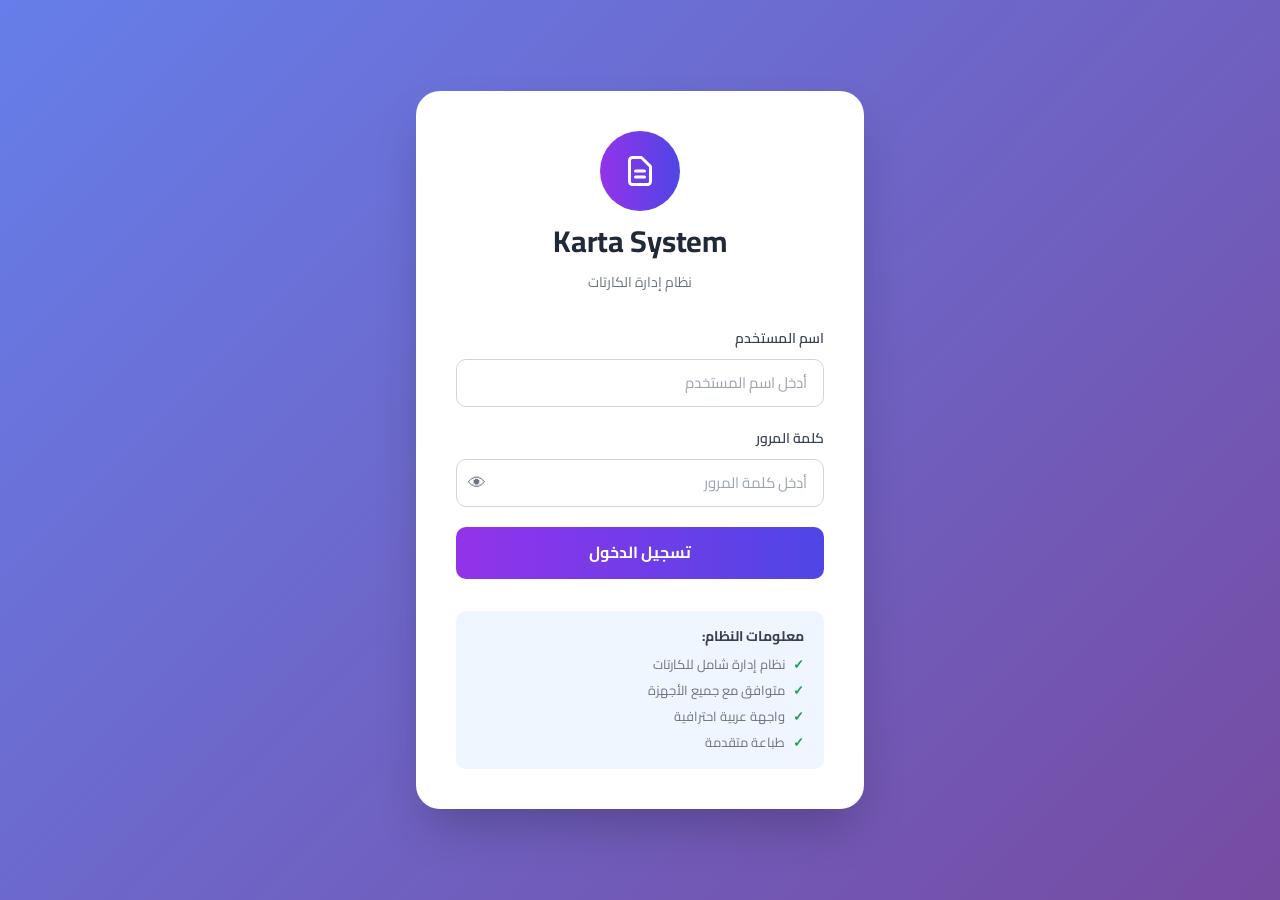
==== commit 57a09faf: "Publish Karta ERP v2 for local XAMPP testing Co-authored-by: arena-agent <297053741+arena-agent@user" ====
--- a/karta/index.html
+++ b/karta/index.html
@@ -63,14 +63,6 @@
           <svg width="20" height="20" fill="none" stroke="currentColor" viewBox="0 0 24 24"><path stroke-linecap="round" stroke-linejoin="round" stroke-width="2" d="M9 12h6m-6 4h6m2 5H7a2 2 0 01-2-2V5a2 2 0 012-2h5.586a1 1 0 01.707.293l5.414 5.414a1 1 0 01.293.707V19a2 2 0 01-2 2z"/></svg>
           <span class="sidebar-link__label">نموذج الصرف</span>
         </button>
-        <button type="button" data-page="bolsaPage" class="sidebar-link" data-tooltip="تفريغ البوالص" aria-label="تفريغ البوالص">
-          <svg width="20" height="20" fill="none" stroke="currentColor" viewBox="0 0 24 24"><path stroke-linecap="round" stroke-linejoin="round" stroke-width="2" d="M20 7l-8-4-8 4m16 0l-8 4m8-4v10l-8 4m0-10L4 7m8 4v10M4 7v10l8 4"/></svg>
-          <span class="sidebar-link__label">تفريغ البوالص</span>
-        </button>
-        <button type="button" data-page="allBolsas" class="sidebar-link" data-tooltip="جميع البوالص" aria-label="جميع البوالص">
-          <svg width="20" height="20" fill="none" stroke="currentColor" viewBox="0 0 24 24"><path stroke-linecap="round" stroke-linejoin="round" stroke-width="2" d="M9 5H7a2 2 0 00-2 2v12a2 2 0 002 2h10a2 2 0 002-2V7a2 2 0 00-2-2h-2M9 5a2 2 0 002 2h2a2 2 0 002-2M9 5a2 2 0 012-2h2a2 2 0 012 2m-3 7h3m-3 4h3m-6-4h.01M9 16h.01"/></svg>
-          <span class="sidebar-link__label">جميع البوالص</span>
-        </button>
         <button type="button" data-page="allReceipts" class="sidebar-link" data-tooltip="جميع النماذج" aria-label="جميع النماذج">
           <svg width="20" height="20" fill="none" stroke="currentColor" viewBox="0 0 24 24"><path stroke-linecap="round" stroke-linejoin="round" stroke-width="2" d="M19 11H5m14 0a2 2 0 012 2v6a2 2 0 01-2 2H5a2 2 0 01-2-2v-6a2 2 0 012-2m14 0V9a2 2 0 00-2-2M5 11V9a2 2 0 012-2m0 0V5a2 2 0 012-2h6a2 2 0 012 2v2M7 7h10"/></svg>
           <span class="sidebar-link__label">جميع النماذج</span>
@@ -107,9 +99,6 @@
           <p class="text-muted text-sm mb-0">يتم عرض صفحة جميع النماذج من خلال مكونات النظام الحالية.</p>
         </div>
       </div>
-
-      <section id="bolsaPage" class="page hidden"></section>
-      <section id="allBolsasPage" class="page hidden"></section>
 
       <section id="ownersPage" class="page hidden">
         <div class="p-6 text-right card">
@@ -151,7 +140,6 @@
       </section>
 
       <section id="ownerDetailsPage" class="page hidden"></section>
-      <section id="agentDetailsPage" class="page hidden"></section>
       <section id="treasuryPage" class="page hidden"></section>
       <section id="archivePage" class="page hidden"></section>
       <section id="archiveViewerPage" class="page hidden" style="padding:24px;"></section>
